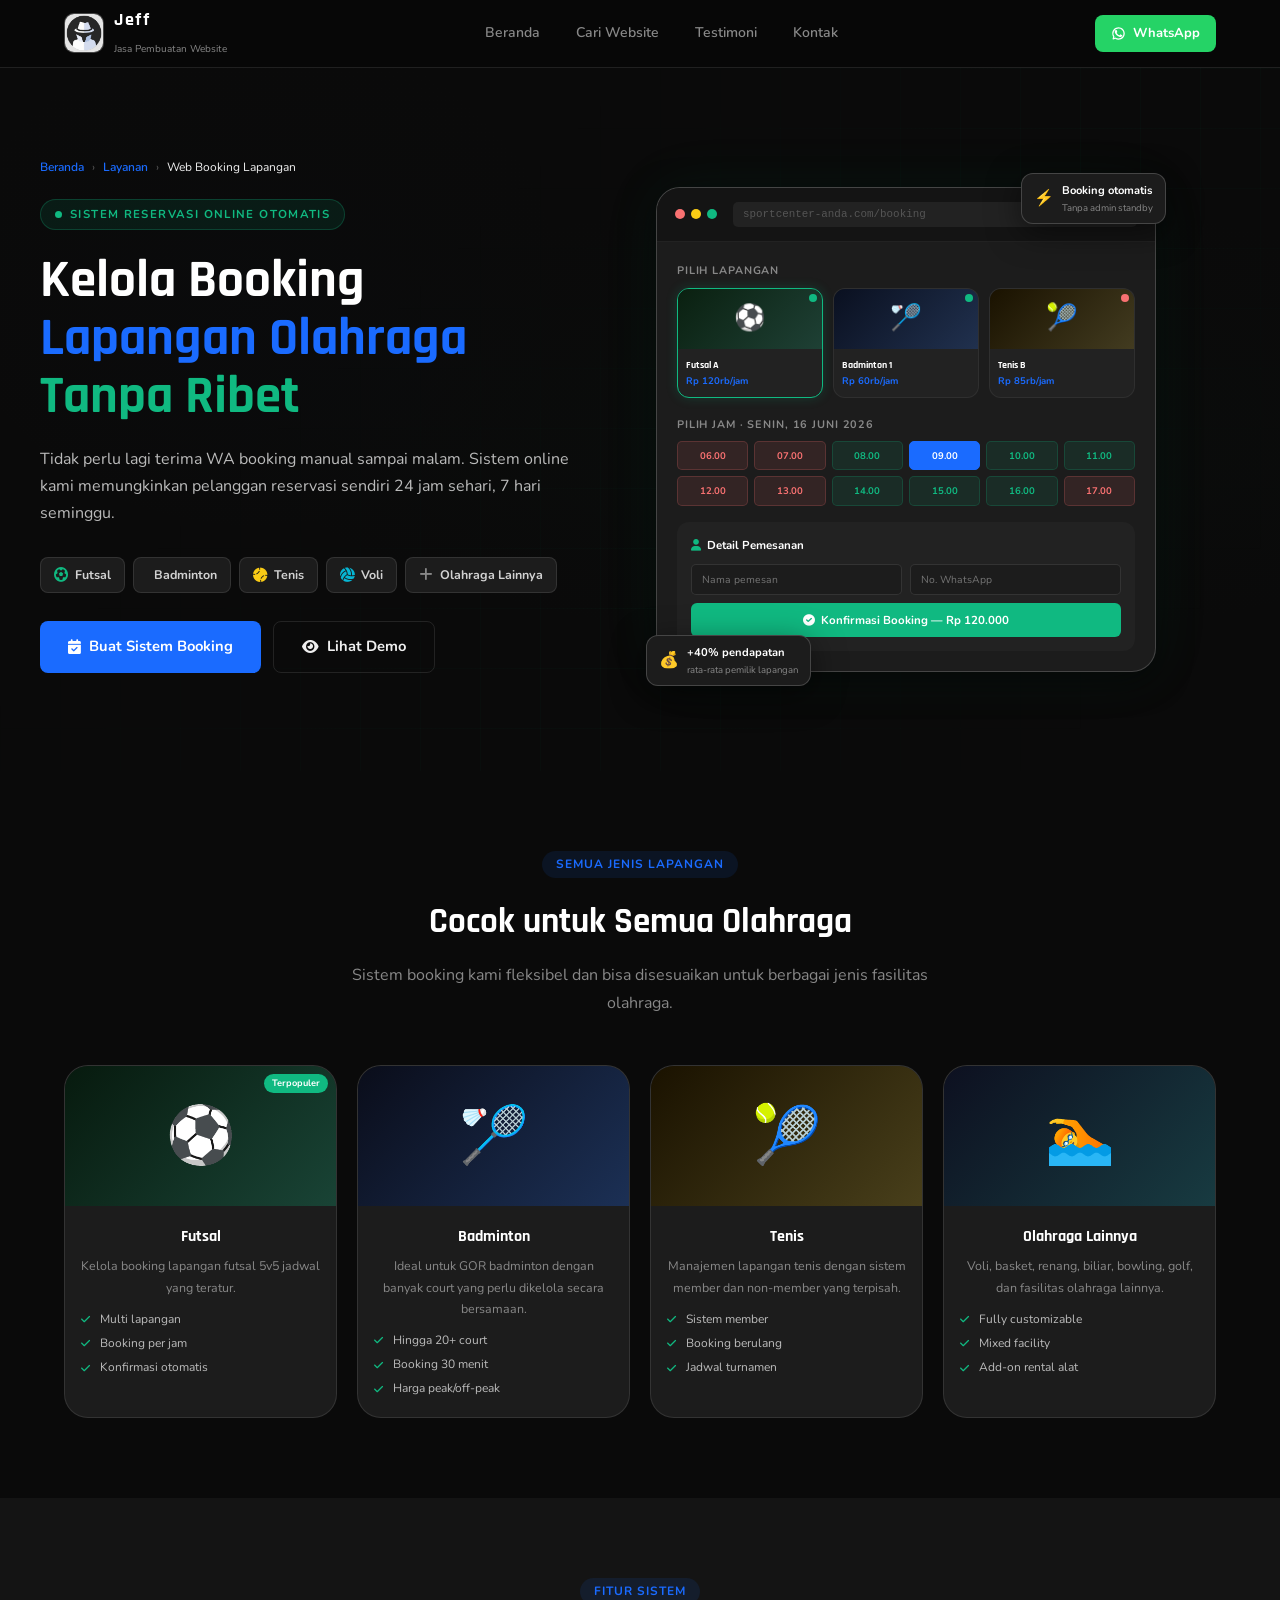
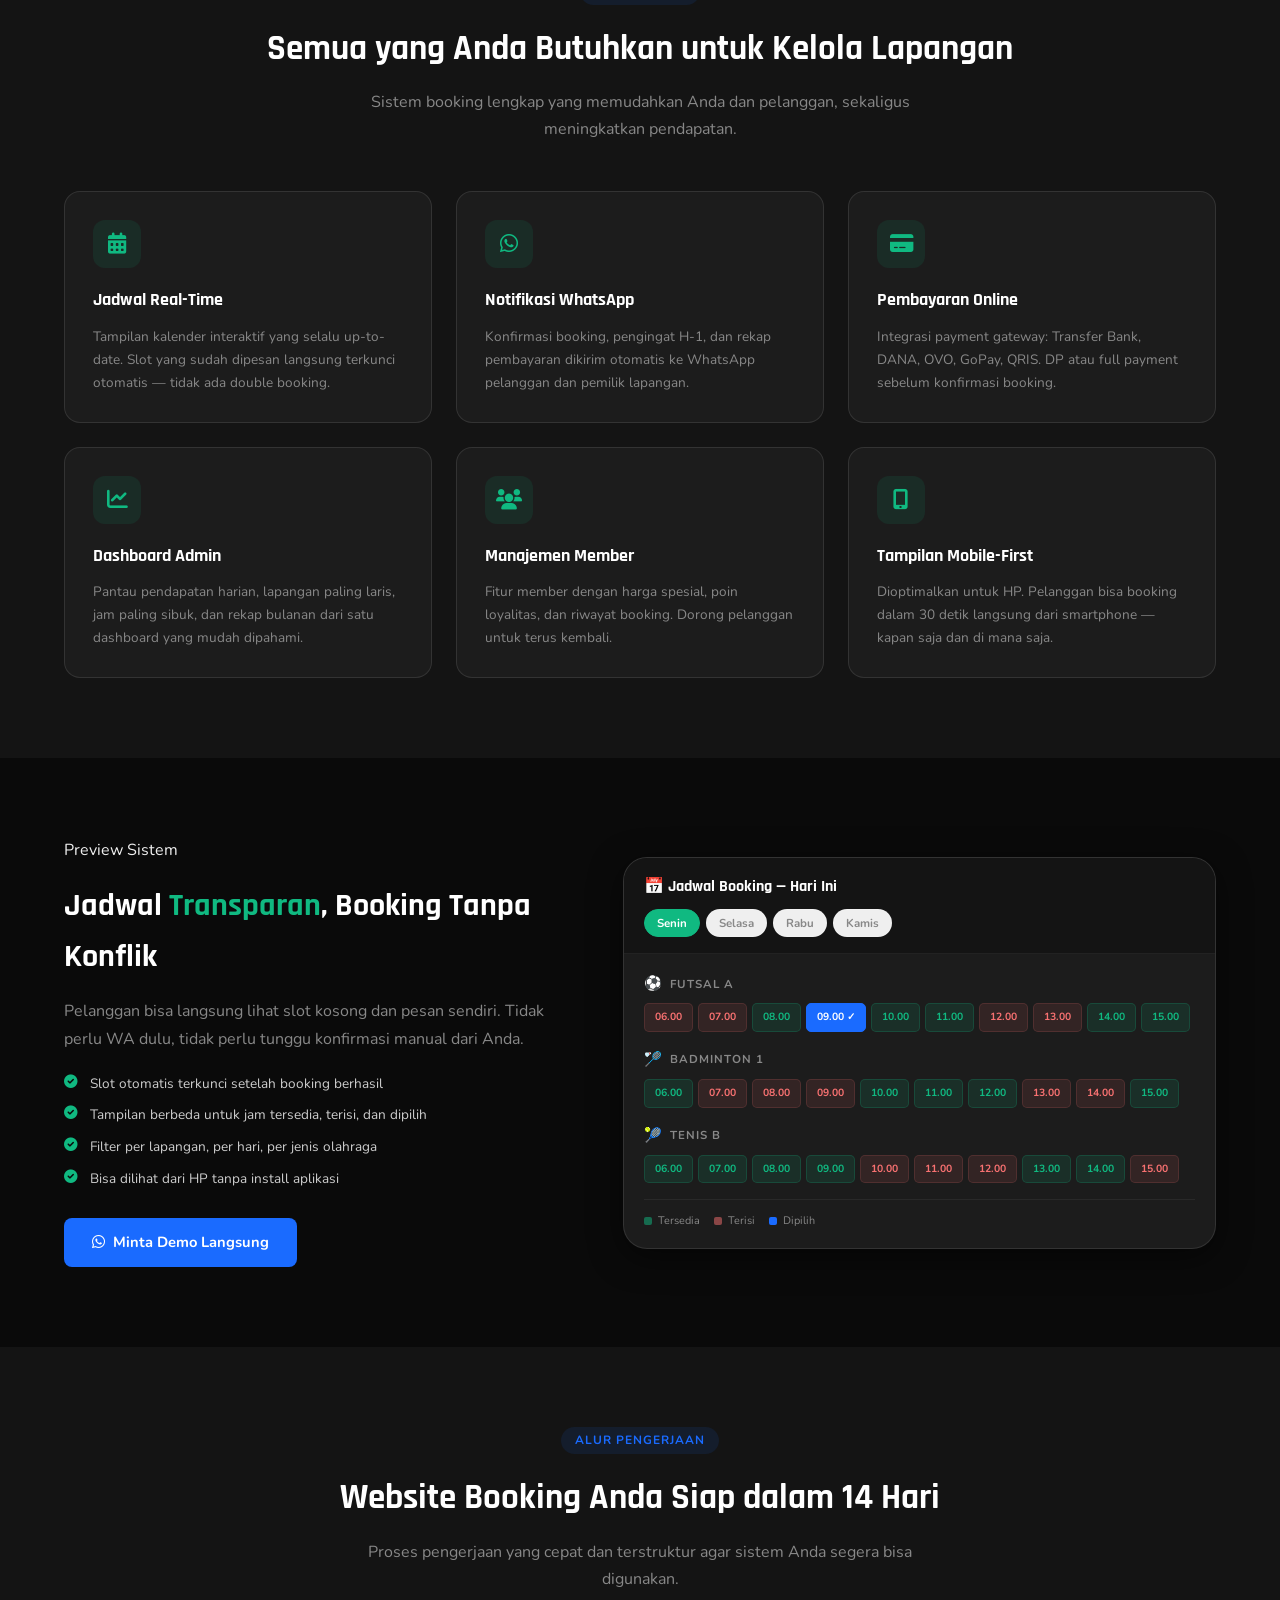
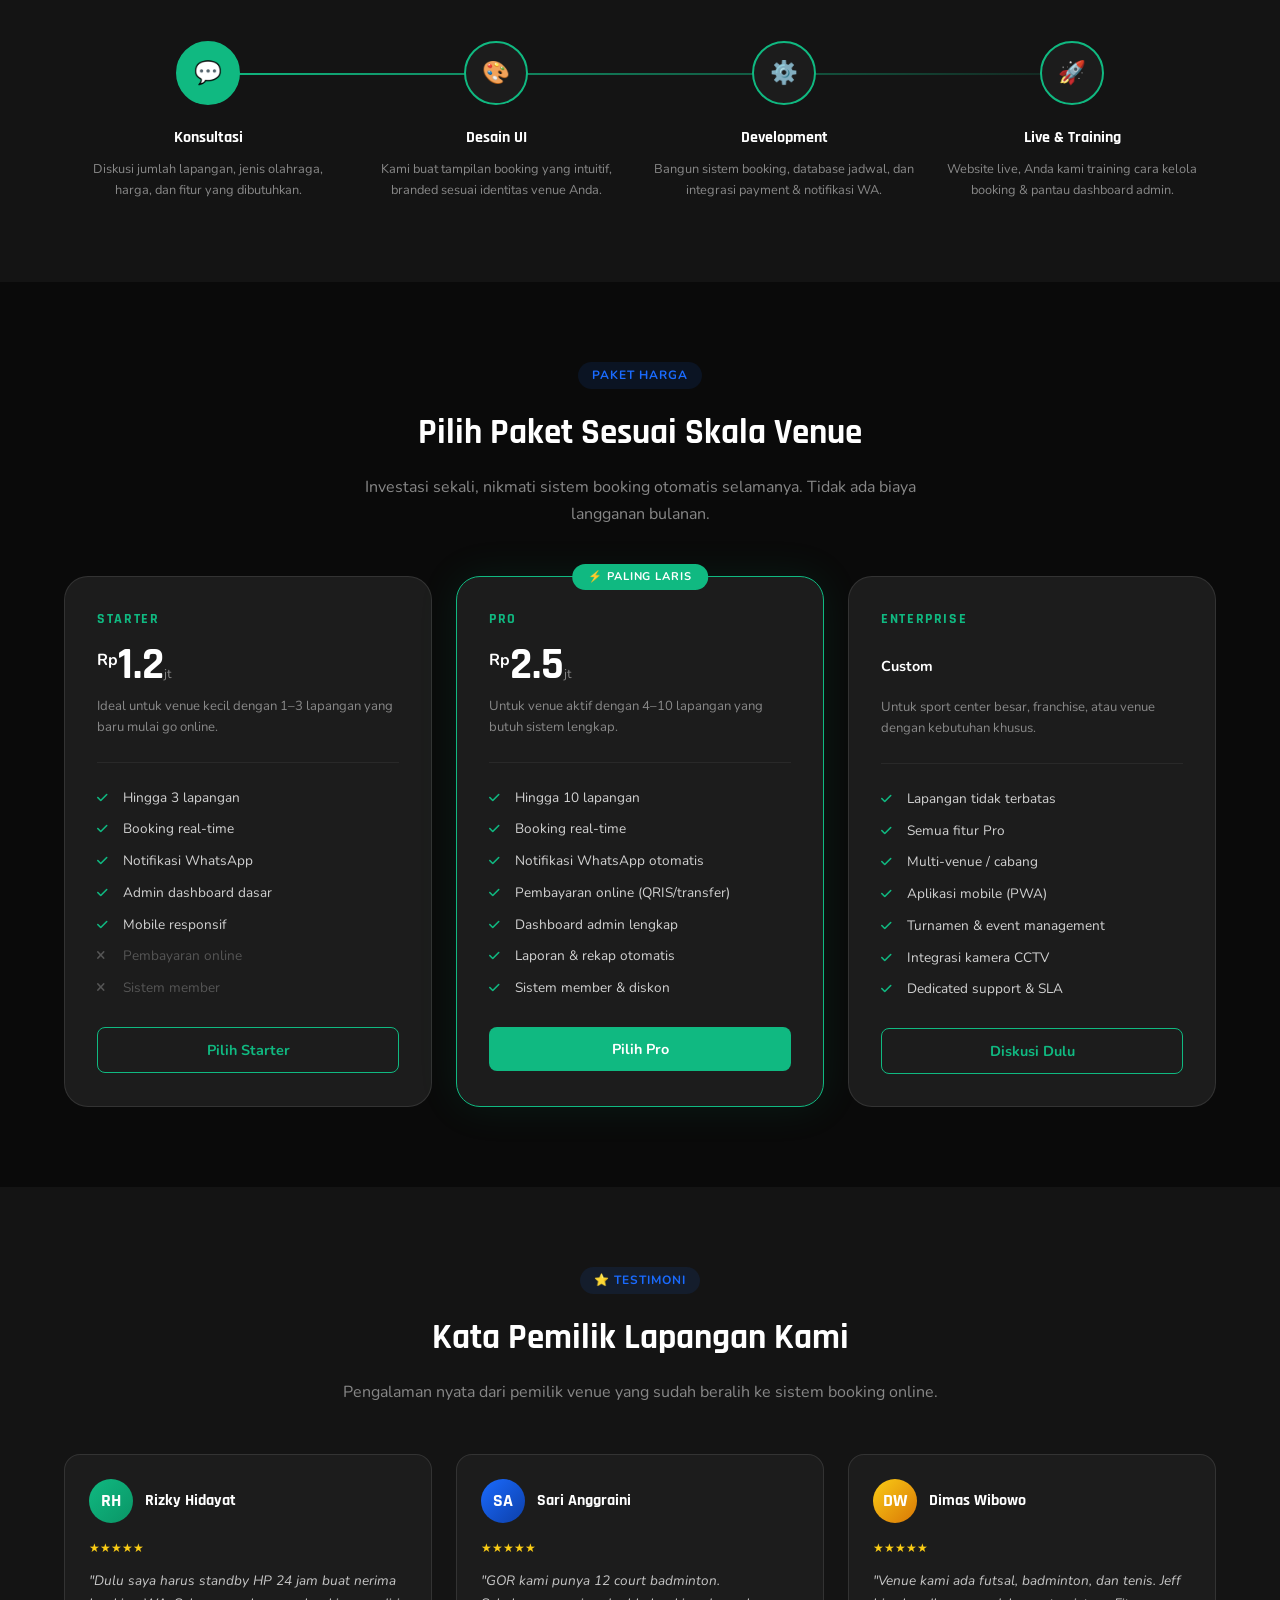
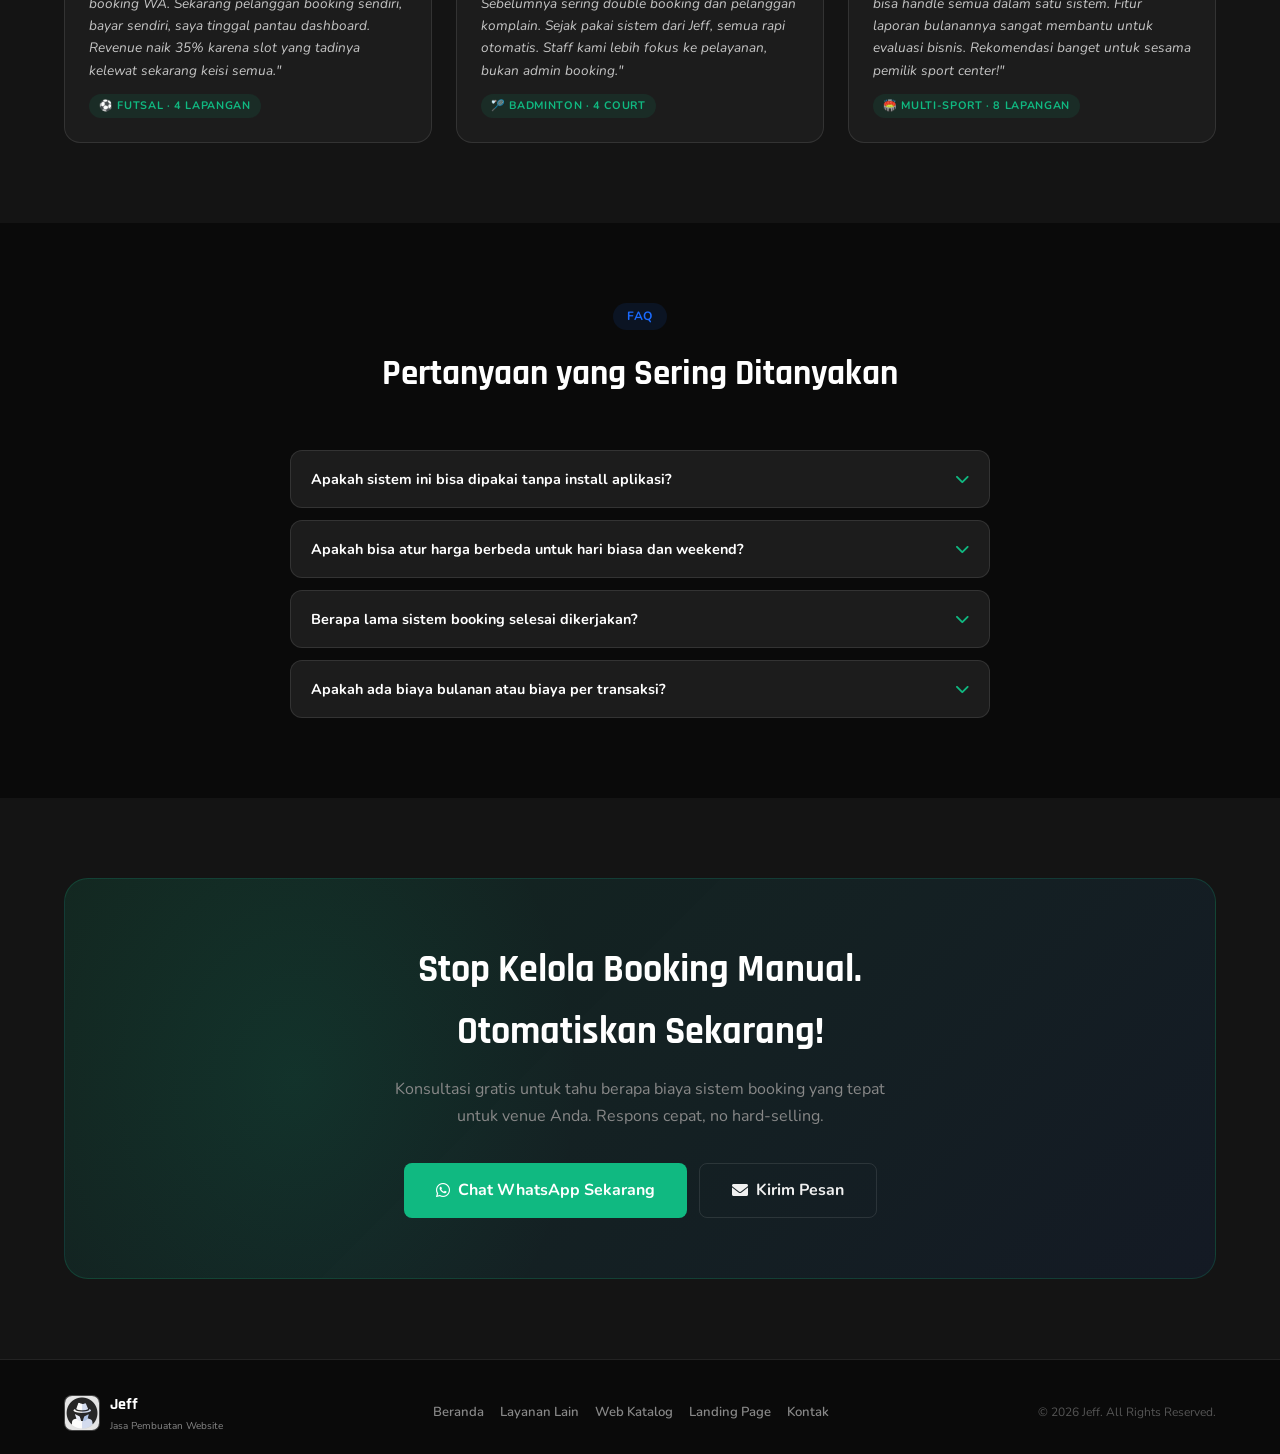
==== web/booking-lapangan.html @ 6779a067 "web" ====
<!DOCTYPE html>
<html lang="id">
<head>
    <meta charset="UTF-8">
    <meta name="viewport" content="width=device-width, initial-scale=1.0, maximum-scale=1.0, user-scalable=yes, viewport-fit=cover">
    <meta name="theme-color" content="#0a0a0a">
    <meta name="description" content="Jeff – Jasa Pembuatan Website Booking Lapangan. Sistem reservasi online otomatis untuk futsal, badminton, tenis, dan olahraga lainnya.">
    <title>Web Booking Lapangan – Jeff</title>

    <link rel="preconnect" href="https://fonts.googleapis.com">
    <link rel="preconnect" href="https://fonts.gstatic.com" crossorigin>
    <link href="https://fonts.googleapis.com/css2?family=Rajdhani:wght@400;500;600;700&family=Nunito:wght@400;500;600;700;800;900&display=swap" rel="stylesheet">
    <link rel="stylesheet" href="https://cdnjs.cloudflare.com/ajax/libs/font-awesome/6.0.0-beta3/css/all.min.css">

    <style>
        :root {
            --primary: #1A6BFF;
            --primary-dark: #1355CC;
            --primary-light: #1a6bff1a;
            --dark-bg: #0a0a0a;
            --card-bg: #141414;
            --card-bg2: #1c1c1c;
            --card-bg3: #222222;
            --text: #f0f0f0;
            --text-muted: #888888;
            --text-dim: #555555;
            --white: #FFFFFF;
            --border: rgba(255,255,255,0.1);
            --border2: rgba(255,255,255,0.18);
            --border3: rgba(255,255,255,0.06);
            --green: #10B981;
            --gold: #facc15;
            --red: #f87171;
            --orange: #F59E0B;
            --teal: #06b6d4;
            --header-h: 68px;
            --radius-sm: 8px;
            --radius-md: 12px;
            --radius-lg: 16px;
            --radius-xl: 24px;
            --shadow-md: 0 4px 20px rgba(26,107,255,0.15);
            --shadow-lg: 0 8px 32px rgba(0,0,0,0.5);
            --transition-fast: all .15s cubic-bezier(0.2,0.9,0.4,1.1);
            --transition-base: all .25s ease;
        }

        *, *::before, *::after { box-sizing: border-box; margin: 0; padding: 0; }
        html { scroll-behavior: smooth; }
        body { font-family: 'Nunito', sans-serif; background: var(--dark-bg); color: var(--text); line-height: 1.6; overflow-x: hidden; -webkit-font-smoothing: antialiased; }
        h1,h2,h3,h4 { font-family: 'Rajdhani', sans-serif; font-weight: 700; color: var(--white); }
        p { color: var(--text-muted); line-height: 1.7; }
        a { text-decoration: none; }
        img { display: block; max-width: 100%; }
        .container { max-width: 1200px; margin: 0 auto; padding: 0 24px; }

        /* ===== HEADER ===== */
        header { position: sticky; top: 0; z-index: 100; background: rgba(8,8,8,0.96); backdrop-filter: blur(18px); border-bottom: 1px solid var(--border); height: var(--header-h); }
        .header-inner { max-width: 1200px; margin: 0 auto; display: flex; align-items: center; justify-content: space-between; padding: 0 24px; height: 100%; gap: 16px; }
        .logo { display: flex; align-items: center; gap: 10px; }
        .logo-icon { width: 40px; height: 40px; border-radius: 10px; overflow: hidden; background: var(--card-bg2); border: 1px solid var(--border2); flex-shrink: 0; display: flex; align-items: center; justify-content: center; }
        .logo-icon img { width: 100%; height: 100%; object-fit: cover; }
        .logo-text strong { display: block; font-family: 'Rajdhani', sans-serif; font-size: 18px; font-weight: 700; color: #fff; letter-spacing: 1.5px; }
        .logo-text span { font-size: 10px; color: var(--text-muted); }
        nav { display: flex; align-items: center; gap: 4px; }
        nav a { padding: 8px 16px; border-radius: var(--radius-sm); font-size: 14px; font-weight: 600; color: var(--text-muted); transition: var(--transition-fast); font-family: 'Nunito', sans-serif; }
        nav a:hover { color: #fff; background: rgba(255,255,255,0.06); }
        .header-ctas { display: flex; align-items: center; gap: 8px; flex-shrink: 0; }
        .btn-wa { display: flex; align-items: center; gap: 7px; padding: 8px 16px; border-radius: var(--radius-sm); background: #25d366; color: #fff; font-size: 13px; font-weight: 700; transition: var(--transition-fast); white-space: nowrap; }
        .btn-wa:hover { opacity: 0.88; transform: translateY(-1px); }
        .btn-wa svg { width: 15px; height: 15px; flex-shrink: 0; }
        .hamburger { width: 38px; height: 38px; border: 1px solid var(--border); border-radius: 8px; cursor: pointer; display: none; flex-direction: column; align-items: center; justify-content: center; gap: 5px; background: rgba(255,255,255,0.04); flex-shrink: 0; }
        .hamburger:hover { background: rgba(255, 255, 255, 0.09); }
        .hamburger span { display: block; width: 18px; height: 2px; background: #fff; border-radius: 2px; transition: transform 0.28s cubic-bezier(0.65, 0, 0.35, 1), opacity 0.2s ease, width 0.2s ease; transform-origin: center; }
        .hamburger.is-open span:nth-child(1) { transform: translateY(7px) rotate(45deg); }
        .hamburger.is-open span:nth-child(2) { opacity: 0; width: 0; }
        .hamburger.is-open span:nth-child(3) { transform: translateY(-7px) rotate(-45deg); }

        /* Mobile nav: smooth slide + fade open/close instead of an abrupt toggle */
        .mobile-nav {
            display: flex; flex-direction: column; position: fixed; top: var(--header-h); left: 0; right: 0;
            background: var(--dark-bg); border-bottom: 1px solid var(--border); padding: 8px 0 20px; z-index: 99;
            max-height: calc(100vh - var(--header-h)); overflow-y: auto; box-shadow: var(--shadow-lg);

            visibility: hidden;
            opacity: 0;
            transform: translateY(-12px) scale(0.99);
            transform-origin: top center;
            pointer-events: none;
            transition: opacity 0.32s cubic-bezier(0.22, 1, 0.36, 1),
                        transform 0.32s cubic-bezier(0.22, 1, 0.36, 1),
                        visibility 0.32s;
        }
        .mobile-nav.open {
            visibility: visible;
            opacity: 1;
            transform: translateY(0) scale(1);
            pointer-events: auto;
        }
        .mobile-nav a {
            padding: 14px 20px; font-size: 15px; font-weight: 700; color: var(--text-muted);
            border-bottom: 1px solid var(--border3); display: flex; align-items: center; gap: 12px;
            transition: background 0.15s ease, color 0.15s ease, padding-left 0.15s ease;
            opacity: 0;
            transform: translateY(-8px);
        }
        .mobile-nav.open a {
            animation: mobileNavItemIn 0.4s cubic-bezier(0.22, 1, 0.36, 1) forwards;
        }
        .mobile-nav.open a:nth-child(1) { animation-delay: 0.04s; }
        .mobile-nav.open a:nth-child(2) { animation-delay: 0.09s; }
        .mobile-nav.open a:nth-child(3) { animation-delay: 0.14s; }
        .mobile-nav.open a:nth-child(4) { animation-delay: 0.19s; }
        @keyframes mobileNavItemIn {
            from { opacity: 0; transform: translateY(-8px); }
            to { opacity: 1; transform: translateY(0); }
        }
        .mobile-nav a:active { background: rgba(255, 255, 255, 0.06); color: #fff; padding-left: 26px; }

        /* ===== BUTTONS ===== */
        .btn-primary { display: inline-flex; align-items: center; gap: 8px; padding: 13px 28px; background: var(--primary); color: #fff; border: none; border-radius: var(--radius-sm); font-weight: 700; font-size: 0.92rem; cursor: pointer; transition: var(--transition-fast); font-family: 'Nunito', sans-serif; }
        .btn-primary:hover { background: var(--primary-dark); transform: translateY(-2px); box-shadow: var(--shadow-md); }
        .btn-secondary { display: inline-flex; align-items: center; gap: 8px; padding: 13px 28px; background: transparent; color: var(--text); border: 1.5px solid var(--border); border-radius: var(--radius-sm); font-weight: 700; font-size: 0.92rem; cursor: pointer; transition: var(--transition-fast); font-family: 'Nunito', sans-serif; }
        .btn-secondary:hover { border-color: var(--primary); color: var(--primary); transform: translateY(-2px); }

        /* ===== SECTION HEADING ===== */
        .section-heading { text-align: center; margin-bottom: 48px; }
        .section-heading .badge { display: inline-block; font-size: 0.75rem; font-weight: 700; text-transform: uppercase; letter-spacing: 0.08em; color: var(--primary); background: var(--primary-light); padding: 4px 14px; border-radius: 100px; margin-bottom: 16px; }
        .section-heading h2 { margin-bottom: 12px; font-size: clamp(1.5rem, 4vw, 2.2rem); }
        .section-heading p { max-width: 600px; margin: 0 auto; }

        /* ===== HERO ===== */
        .hero { position: relative; min-height: 600px; display: flex; align-items: center; padding: 90px 24px 70px; overflow: hidden; }
        .hero-bg { position: absolute; inset: 0; }
        /* Field-inspired: dark with green tint and grid lines */
        .hero-bg::before {
            content: '';
            position: absolute; inset: 0;
            background:
                linear-gradient(180deg, rgba(10,10,10,0.97) 0%, rgba(10,10,10,0.85) 60%, rgba(10,10,10,0.97) 100%),
                radial-gradient(ellipse 80% 50% at 70% 50%, rgba(16,185,129,0.1) 0%, transparent 65%),
                radial-gradient(ellipse 40% 60% at 20% 30%, rgba(26,107,255,0.08) 0%, transparent 60%);
        }
        /* Court lines pattern */
        .hero-bg::after {
            content: '';
            position: absolute; inset: 0;
            background-image:
                linear-gradient(rgba(16,185,129,0.07) 1px, transparent 1px),
                linear-gradient(90deg, rgba(16,185,129,0.07) 1px, transparent 1px);
            background-size: 60px 60px;
            mask-image: linear-gradient(135deg, transparent 30%, rgba(0,0,0,0.4) 60%, transparent 90%);
            -webkit-mask-image: linear-gradient(135deg, transparent 30%, rgba(0,0,0,0.4) 60%, transparent 90%);
        }
        .hero-inner { max-width: 1200px; margin: 0 auto; width: 100%; display: flex; align-items: center; gap: 56px; position: relative; z-index: 2; }
        .hero-content { flex: 1; max-width: 560px; }

        .breadcrumb { display: flex; align-items: center; gap: 8px; font-size: 0.75rem; color: var(--text-muted); margin-bottom: 22px; }
        .breadcrumb a { color: var(--primary); font-weight: 600; }
        .breadcrumb span { color: var(--text-dim); }

        .hero-eyebrow { display: inline-flex; align-items: center; gap: 8px; font-size: 0.72rem; font-weight: 700; text-transform: uppercase; letter-spacing: 0.12em; color: var(--green); background: rgba(16,185,129,0.1); border: 1px solid rgba(16,185,129,0.25); padding: 5px 14px; border-radius: 100px; margin-bottom: 22px; }
        .live-dot { width: 7px; height: 7px; border-radius: 50%; background: var(--green); animation: pulse-green 1.5s infinite; }
        @keyframes pulse-green { 0% { box-shadow: 0 0 0 0 rgba(16,185,129,0.5); } 70% { box-shadow: 0 0 0 7px rgba(16,185,129,0); } 100% { box-shadow: 0 0 0 0 rgba(16,185,129,0); } }

        .hero-content h1 { font-size: clamp(2rem, 5vw, 3.3rem); line-height: 1.1; margin-bottom: 20px; color: #fff; }
        .hero-content h1 span { color: var(--primary); }
        .hero-content h1 em { font-style: normal; color: var(--green); }
        .hero-content > p { font-size: 1rem; color: rgba(255,255,255,0.72); margin-bottom: 30px; }

        .hero-tags { display: flex; flex-wrap: wrap; gap: 8px; margin-bottom: 28px; }
        .hero-tag { display: flex; align-items: center; gap: 7px; font-size: 0.78rem; font-weight: 700; color: rgba(255,255,255,0.8); background: var(--card-bg2); border: 1px solid var(--border); border-radius: var(--radius-sm); padding: 7px 13px; }
        .hero-tag i { font-size: 0.9rem; }
        .hero-tag i.green { color: var(--green); }
        .hero-tag i.blue { color: var(--primary); }
        .hero-tag i.gold { color: var(--gold); }
        .hero-tag i.teal { color: var(--teal); }

        .hero-cta-group { display: flex; gap: 12px; flex-wrap: wrap; margin-bottom: 28px; }
        .hero-note { display: flex; align-items: center; gap: 8px; font-size: 0.78rem; color: var(--text-muted); }
        .hero-note i { color: var(--green); }

        /* ===== BOOKING MOCKUP ===== */
        .hero-visual { flex: 1; max-width: 500px; position: relative; }

        .booking-mockup {
            background: var(--card-bg2); border: 1.5px solid var(--border2);
            border-radius: var(--radius-xl); overflow: hidden;
            box-shadow: var(--shadow-lg), 0 0 60px rgba(16,185,129,0.08);
        }
        .bm-header {
            background: var(--card-bg); border-bottom: 1px solid var(--border3);
            padding: 14px 18px; display: flex; align-items: center; gap: 10px;
        }
        .bm-dots { display: flex; gap: 6px; }
        .bm-dot { width: 10px; height: 10px; border-radius: 50%; }
        .bm-url { flex: 1; background: var(--card-bg3); border-radius: 5px; padding: 4px 10px; font-size: 0.68rem; color: var(--text-dim); font-family: monospace; margin-left: 6px; }
        .bm-body { padding: 20px; }

        /* Court cards row */
        .bm-courts { display: grid; grid-template-columns: repeat(3, 1fr); gap: 10px; margin-bottom: 18px; }
        .bm-court {
            background: var(--card-bg3); border-radius: var(--radius-md); overflow: hidden;
            border: 1px solid var(--border3); transition: var(--transition-fast); cursor: pointer;
        }
        .bm-court.selected { border-color: var(--green); box-shadow: 0 0 12px rgba(16,185,129,0.2); }
        .bm-court-img { height: 60px; display: flex; align-items: center; justify-content: center; font-size: 1.6rem; position: relative; }
        .bm-court-img.futsal { background: linear-gradient(135deg, #0a2010, rgba(16,185,129,0.2)); }
        .bm-court-img.badminton { background: linear-gradient(135deg, #0a1020, rgba(26,107,255,0.2)); }
        .bm-court-img.tenis { background: linear-gradient(135deg, #1a1200, rgba(250,204,21,0.15)); }
        .bm-court-status { position: absolute; top: 5px; right: 5px; width: 8px; height: 8px; border-radius: 50%; }
        .bm-court-status.available { background: var(--green); }
        .bm-court-status.busy { background: var(--red); }
        .bm-court-info { padding: 8px; }
        .bm-court-name { font-size: 0.65rem; font-weight: 700; color: #fff; font-family: 'Rajdhani', sans-serif; }
        .bm-court-price { font-size: 0.6rem; color: var(--primary); font-weight: 700; }

        /* Schedule grid */
        .bm-schedule-label { font-size: 0.68rem; font-weight: 700; color: var(--text-muted); text-transform: uppercase; letter-spacing: 0.08em; margin-bottom: 8px; }
        .bm-schedule { display: grid; grid-template-columns: repeat(6, 1fr); gap: 6px; margin-bottom: 16px; }
        .bm-slot { padding: 6px 0; border-radius: 5px; font-size: 0.6rem; font-weight: 700; text-align: center; cursor: pointer; border: 1px solid transparent; }
        .bm-slot.available { background: rgba(16,185,129,0.1); border-color: rgba(16,185,129,0.2); color: var(--green); }
        .bm-slot.booked { background: rgba(248,113,113,0.1); border-color: rgba(248,113,113,0.2); color: var(--red); }
        .bm-slot.selected-slot { background: var(--primary); border-color: var(--primary); color: #fff; }

        /* Booking form mini */
        .bm-form { background: var(--card-bg3); border-radius: var(--radius-md); padding: 14px; }
        .bm-form-title { font-size: 0.72rem; font-weight: 700; color: #fff; margin-bottom: 10px; display: flex; align-items: center; gap: 6px; }
        .bm-form-row { display: grid; grid-template-columns: 1fr 1fr; gap: 8px; margin-bottom: 8px; }
        .bm-input { background: var(--card-bg2); border: 1px solid var(--border); border-radius: 5px; padding: 7px 10px; font-size: 0.65rem; color: var(--text-muted); font-family: 'Nunito', sans-serif; width: 100%; }
        .bm-book-btn { width: 100%; background: var(--green); color: #fff; border: none; border-radius: 6px; padding: 9px; font-size: 0.72rem; font-weight: 700; font-family: 'Nunito', sans-serif; display: flex; align-items: center; justify-content: center; gap: 6px; cursor: pointer; }

        /* Floating badges */
        .float-badge { position: absolute; background: var(--card-bg2); border: 1px solid var(--border2); border-radius: var(--radius-md); padding: 8px 12px; display: flex; align-items: center; gap: 8px; box-shadow: var(--shadow-lg); z-index: 10; }
        .float-badge .fb-icon { font-size: 1rem; }
        .float-badge .fb-val { font-size: 0.7rem; font-weight: 700; color: #fff; white-space: nowrap; }
        .float-badge .fb-sub { font-size: 0.6rem; color: var(--text-muted); white-space: nowrap; }
        .badge-tr { top: -14px; right: -10px; }
        .badge-bl { bottom: -14px; left: -10px; }

        /* ===== OLAHRAGA SECTION ===== */
        .olahraga { padding: 80px 0; background: var(--dark-bg); }
        .olahraga-grid { display: grid; grid-template-columns: repeat(4, 1fr); gap: 20px; }
        .olahraga-card {
            background: var(--card-bg2); border: 1px solid var(--border);
            border-radius: var(--radius-xl); overflow: hidden;
            transition: var(--transition-base); cursor: default; text-align: center;
        }
        .olahraga-card:hover { transform: translateY(-6px); border-color: rgba(16,185,129,0.4); box-shadow: 0 4px 20px rgba(16,185,129,0.1); }
        .olahraga-thumb {
            height: 140px; display: flex; align-items: center; justify-content: center;
            font-size: 3.5rem; position: relative;
        }
        .olahraga-card:nth-child(1) .olahraga-thumb { background: linear-gradient(135deg, #071a0e, rgba(16,185,129,0.25)); }
        .olahraga-card:nth-child(2) .olahraga-thumb { background: linear-gradient(135deg, #0a0d1a, rgba(26,107,255,0.25)); }
        .olahraga-card:nth-child(3) .olahraga-thumb { background: linear-gradient(135deg, #1a1200, rgba(250,204,21,0.2)); }
        .olahraga-card:nth-child(4) .olahraga-thumb { background: linear-gradient(135deg, #0d1020, rgba(6,182,212,0.2)); }
        .olahraga-popular { position: absolute; top: 8px; right: 8px; background: var(--green); color: #fff; font-size: 0.58rem; font-weight: 700; padding: 2px 8px; border-radius: 100px; }
        .olahraga-body { padding: 18px 16px; }
        .olahraga-body h3 { font-size: 1rem; margin-bottom: 6px; }
        .olahraga-body p { font-size: 0.78rem; margin-bottom: 12px; }
        .olahraga-features { display: flex; flex-direction: column; gap: 5px; text-align: left; }
        .olahraga-feature { display: flex; align-items: center; gap: 7px; font-size: 0.75rem; color: rgba(255,255,255,0.7); }
        .olahraga-feature i { color: var(--green); font-size: 0.65rem; width: 12px; }

        /* ===== FITUR ===== */
        .fitur { padding: 80px 0; background: var(--card-bg); }
        .fitur-grid { display: grid; grid-template-columns: repeat(3, 1fr); gap: 24px; }
        .fitur-card { background: var(--card-bg2); border: 1px solid var(--border); border-radius: var(--radius-lg); padding: 28px; transition: var(--transition-base); position: relative; overflow: hidden; }
        .fitur-card::before { content: ''; position: absolute; top: 0; left: 0; right: 0; height: 3px; background: linear-gradient(90deg, var(--green), transparent); opacity: 0; transition: opacity 0.3s; }
        .fitur-card:hover { border-color: rgba(16,185,129,0.3); transform: translateY(-4px); box-shadow: 0 4px 20px rgba(16,185,129,0.08); }
        .fitur-card:hover::before { opacity: 1; }
        .fitur-icon { width: 48px; height: 48px; background: rgba(16,185,129,0.1); border-radius: var(--radius-md); display: flex; align-items: center; justify-content: center; font-size: 1.3rem; color: var(--green); margin-bottom: 18px; }
        .fitur-card h3 { font-size: 1.1rem; margin-bottom: 10px; }
        .fitur-card p { font-size: 0.85rem; }

        /* ===== DEMO SCHEDULE ===== */
        .demo { padding: 80px 0; background: var(--dark-bg); }
        .demo-inner { display: grid; grid-template-columns: 1fr 1.2fr; gap: 64px; align-items: center; }
        .demo-text h2 { font-size: clamp(1.5rem, 3.5vw, 2rem); margin-bottom: 16px; }
        .demo-text h2 span { color: var(--green); }
        .demo-text p { margin-bottom: 20px; }
        .demo-checklist { display: flex; flex-direction: column; gap: 10px; margin-bottom: 28px; }
        .demo-check { display: flex; align-items: flex-start; gap: 10px; font-size: 0.85rem; color: rgba(255,255,255,0.8); }
        .demo-check i { color: var(--green); margin-top: 2px; width: 16px; flex-shrink: 0; }

        /* Full schedule preview */
        .schedule-preview { background: var(--card-bg2); border: 1px solid var(--border); border-radius: var(--radius-xl); overflow: hidden; box-shadow: var(--shadow-lg); }
        .sp-header { background: var(--card-bg); border-bottom: 1px solid var(--border3); padding: 16px 20px; }
        .sp-title { font-family: 'Rajdhani', sans-serif; font-size: 1rem; font-weight: 700; color: #fff; margin-bottom: 10px; }
        .sp-tabs { display: flex; gap: 6px; }
        .sp-tab { padding: 5px 12px; border-radius: 100px; font-size: 0.72rem; font-weight: 700; border: 1px solid var(--border); color: var(--text-muted); cursor: pointer; font-family: 'Nunito', sans-serif; transition: var(--transition-fast); }
        .sp-tab.active { background: var(--green); border-color: var(--green); color: #fff; }
        .sp-body { padding: 18px 20px; }
        .sp-court-row { margin-bottom: 16px; }
        .sp-court-row:last-child { margin-bottom: 0; }
        .sp-court-name { font-size: 0.72rem; font-weight: 700; color: var(--text-muted); text-transform: uppercase; letter-spacing: 0.08em; margin-bottom: 8px; display: flex; align-items: center; gap: 8px; }
        .sp-court-name span { font-size: 0.9rem; }
        .sp-slots-row { display: flex; gap: 5px; flex-wrap: wrap; }
        .sp-slot { padding: 5px 10px; border-radius: 5px; font-size: 0.65rem; font-weight: 700; white-space: nowrap; }
        .sp-slot.available { background: rgba(16,185,129,0.12); color: var(--green); border: 1px solid rgba(16,185,129,0.2); }
        .sp-slot.booked { background: rgba(248,113,113,0.1); color: var(--red); border: 1px solid rgba(248,113,113,0.15); }
        .sp-slot.selected { background: var(--primary); color: #fff; border: 1px solid var(--primary); }
        .sp-legend { display: flex; gap: 14px; margin-top: 14px; padding-top: 12px; border-top: 1px solid var(--border3); flex-wrap: wrap; }
        .sp-legend-item { display: flex; align-items: center; gap: 6px; font-size: 0.68rem; color: var(--text-muted); }
        .sp-legend-dot { width: 8px; height: 8px; border-radius: 2px; }

        /* ===== PROSES ===== */
        .proses { padding: 80px 0; background: var(--card-bg); }
        .proses-grid { display: grid; grid-template-columns: repeat(4, 1fr); gap: 0; position: relative; }
        .proses-grid::before { content: ''; position: absolute; top: 32px; left: 12.5%; right: 12.5%; height: 2px; background: linear-gradient(90deg, var(--green) 0%, rgba(16,185,129,0.1) 100%); z-index: 0; }
        .proses-step { text-align: center; padding: 0 12px; position: relative; z-index: 1; }
        .step-icon { width: 64px; height: 64px; border-radius: 50%; background: var(--card-bg2); border: 2px solid var(--green); display: flex; align-items: center; justify-content: center; margin: 0 auto 20px; font-size: 1.4rem; position: relative; z-index: 2; }
        .step-icon.done { background: var(--green); }
        .proses-step h3 { font-size: 1rem; margin-bottom: 8px; }
        .proses-step p { font-size: 0.8rem; }

        /* ===== HARGA ===== */
        .harga { padding: 80px 0; background: var(--dark-bg); }
        .harga-grid { display: grid; grid-template-columns: repeat(3, 1fr); gap: 24px; }
        .harga-card { background: var(--card-bg2); border: 1px solid var(--border); border-radius: var(--radius-xl); padding: 32px; transition: var(--transition-base); position: relative; }
        .harga-card.popular { border-color: var(--green); box-shadow: 0 0 40px rgba(16,185,129,0.1); }
        .popular-badge { position: absolute; top: -13px; left: 50%; transform: translateX(-50%); background: var(--green); color: #fff; font-size: 0.7rem; font-weight: 700; text-transform: uppercase; letter-spacing: 0.08em; padding: 4px 16px; border-radius: 100px; white-space: nowrap; }
        .harga-card:hover:not(.popular) { border-color: rgba(16,185,129,0.3); transform: translateY(-4px); }
        .harga-card.popular:hover { transform: translateY(-4px); }
        .harga-paket-name { font-family: 'Rajdhani', sans-serif; font-size: 0.85rem; font-weight: 700; text-transform: uppercase; letter-spacing: 0.12em; color: var(--green); margin-bottom: 12px; }
        .harga-price { margin-bottom: 8px; }
        .harga-price .currency { font-size: 1rem; color: var(--white); font-weight: 700; vertical-align: top; line-height: 2.2; }
        .harga-price .amount { font-family: 'Rajdhani', sans-serif; font-size: 2.8rem; font-weight: 700; color: var(--white); line-height: 1; }
        .harga-price .period { font-size: 0.8rem; color: var(--text-muted); }
        .harga-desc { font-size: 0.82rem; color: var(--text-muted); margin-bottom: 24px; padding-bottom: 24px; border-bottom: 1px solid var(--border3); }
        .harga-fitur-list { list-style: none; display: flex; flex-direction: column; gap: 10px; margin-bottom: 28px; }
        .harga-fitur-list li { display: flex; align-items: center; gap: 10px; font-size: 0.85rem; color: rgba(255,255,255,0.8); }
        .harga-fitur-list li i.ok { color: var(--green); font-size: 0.75rem; width: 16px; }
        .harga-fitur-list li i.no { color: var(--text-dim); font-size: 0.75rem; width: 16px; }
        .harga-fitur-list li.muted { color: var(--text-dim); }
        .harga-btn { display: flex; align-items: center; justify-content: center; gap: 8px; width: 100%; padding: 12px; border-radius: var(--radius-sm); font-weight: 700; font-size: 0.9rem; cursor: pointer; font-family: 'Nunito', sans-serif; transition: var(--transition-fast); border: none; }
        .harga-btn-outline { background: transparent; color: var(--green); border: 1.5px solid var(--green); }
        .harga-btn-outline:hover { background: var(--green); color: #fff; }
        .harga-btn-fill { background: var(--green); color: #fff; }
        .harga-btn-fill:hover { background: #0a9566; transform: translateY(-2px); box-shadow: 0 4px 16px rgba(16,185,129,0.3); }

        /* ===== TESTIMONI ===== */
        .testimoni { padding: 80px 0; background: var(--card-bg); }
        .testimoni-grid { display: grid; grid-template-columns: repeat(3, 1fr); gap: 24px; }
        .testi-card { background: var(--card-bg2); border: 1px solid var(--border); border-radius: var(--radius-lg); padding: 24px; transition: var(--transition-base); }
        .testi-card:hover { border-color: rgba(16,185,129,0.3); transform: translateY(-4px); }
        .testi-top { display: flex; align-items: center; gap: 12px; margin-bottom: 16px; }
        .testi-avatar { width: 44px; height: 44px; border-radius: 50%; background: linear-gradient(135deg, var(--green), #0a9566); display: flex; align-items: center; justify-content: center; font-family: 'Rajdhani', sans-serif; font-size: 1.1rem; font-weight: 700; color: #fff; flex-shrink: 0; }
        .testi-name { font-family: 'Rajdhani', sans-serif; font-size: 1rem; font-weight: 700; color: #fff; }
        .testi-venue { font-size: 0.75rem; color: var(--text-muted); }
        .testi-stars { color: var(--gold); font-size: 0.75rem; margin-bottom: 12px; }
        .testi-text { font-size: 0.85rem; color: rgba(255,255,255,0.75); line-height: 1.65; font-style: italic; }
        .testi-tag { display: inline-block; margin-top: 12px; font-size: 0.68rem; font-weight: 700; text-transform: uppercase; letter-spacing: 0.06em; color: var(--green); background: rgba(16,185,129,0.1); padding: 3px 10px; border-radius: 100px; }

        /* ===== FAQ ===== */
        .faq { padding: 80px 0; background: var(--dark-bg); }
        .faq-list { max-width: 700px; margin: 0 auto; display: flex; flex-direction: column; gap: 12px; }
        .faq-item { background: var(--card-bg2); border: 1px solid var(--border); border-radius: var(--radius-md); overflow: hidden; }
        .faq-question { width: 100%; padding: 18px 20px; background: none; border: none; cursor: pointer; display: flex; align-items: center; justify-content: space-between; gap: 16px; font-family: 'Nunito', sans-serif; font-size: 0.9rem; font-weight: 700; color: #fff; text-align: left; }
        .faq-question i { color: var(--green); transition: transform 0.3s; flex-shrink: 0; }
        .faq-item.open .faq-question i { transform: rotate(180deg); }
        .faq-answer { max-height: 0; overflow: hidden; transition: max-height 0.35s ease, padding 0.3s; }
        .faq-item.open .faq-answer { max-height: 200px; padding: 0 20px 18px; }
        .faq-answer p { font-size: 0.85rem; }

        /* ===== CTA BANNER ===== */
        .cta-banner { padding: 80px 0; background: var(--card-bg); }
        .cta-inner {
            background: linear-gradient(135deg, rgba(16,185,129,0.12) 0%, rgba(26,107,255,0.07) 100%);
            border: 1px solid rgba(16,185,129,0.2); border-radius: var(--radius-xl);
            padding: 60px 40px; text-align: center; position: relative; overflow: hidden;
        }
        .cta-inner::before { content: ''; position: absolute; top: -40%; left: -5%; width: 50%; height: 180%; background: radial-gradient(ellipse, rgba(16,185,129,0.1) 0%, transparent 70%); pointer-events: none; }
        .cta-inner h2 { font-size: clamp(1.6rem, 4vw, 2.4rem); margin-bottom: 14px; position: relative; }
        .cta-inner p { margin-bottom: 32px; max-width: 520px; margin-left: auto; margin-right: auto; position: relative; }
        .cta-btns { display: flex; gap: 12px; justify-content: center; flex-wrap: wrap; position: relative; }
        .btn-green { display: inline-flex; align-items: center; gap: 8px; padding: 14px 32px; background: var(--green); color: #fff; border: none; border-radius: var(--radius-sm); font-weight: 700; font-size: 1rem; cursor: pointer; transition: var(--transition-fast); font-family: 'Nunito', sans-serif; }
        .btn-green:hover { background: #0a9566; transform: translateY(-2px); box-shadow: 0 4px 20px rgba(16,185,129,0.3); }

        /* ===== FOOTER ===== */
        footer { background: var(--dark-bg); border-top: 1px solid var(--border); padding: 32px 0 20px; }
        .footer-slim { max-width: 1200px; margin: 0 auto; padding: 0 24px; display: flex; align-items: center; justify-content: space-between; flex-wrap: wrap; gap: 16px; }
        .footer-slim-logo { display: flex; align-items: center; gap: 10px; }
        .footer-slim-logo strong { font-family: 'Rajdhani', sans-serif; font-size: 16px; font-weight: 700; color: #fff; }
        .footer-slim-links { display: flex; gap: 16px; flex-wrap: wrap; }
        .footer-slim-links a { font-size: 0.82rem; color: var(--text-muted); font-weight: 600; transition: color 0.15s; }
        .footer-slim-links a:hover { color: var(--green); }
        .footer-copy { font-size: 0.75rem; color: var(--text-dim); }

        /* ===== ANIMATION ===== */
        .fade-up { opacity: 0; transform: translateY(30px); transition: opacity 0.6s ease, transform 0.6s ease; }
        .fade-up.visible { opacity: 1; transform: translateY(0); }
        ::-webkit-scrollbar { width: 6px; }
        ::-webkit-scrollbar-track { background: var(--dark-bg); }
        ::-webkit-scrollbar-thumb { background: var(--green); border-radius: 3px; }

        /* ===== RESPONSIVE ===== */
        @media (max-width: 1024px) {
            .olahraga-grid { grid-template-columns: repeat(2, 1fr); }
            .fitur-grid { grid-template-columns: repeat(2, 1fr); }
            .demo-inner { grid-template-columns: 1fr; gap: 40px; }
            .proses-grid { grid-template-columns: repeat(2, 1fr); }
            .proses-grid::before { display: none; }
            .harga-grid { grid-template-columns: 1fr; max-width: 400px; margin: 0 auto; }
            .testimoni-grid { grid-template-columns: repeat(2, 1fr); }
        }
        @media (max-width: 768px) {
            :root { --header-h: 60px; }
            nav { display: none; }
            .hamburger { display: flex; }
            .btn-wa span { display: none; }
            .btn-wa { padding: 8px 12px; }
            .hero-inner { flex-direction: column; }
            .hero-content { max-width: 100%; text-align: center; }
            .hero-tags { justify-content: center; }
            .hero-cta-group { justify-content: center; }
            .hero-note { justify-content: center; }
            .hero-visual { width: 100%; max-width: 100%; }
            .olahraga-grid { grid-template-columns: repeat(2, 1fr); }
            .fitur-grid { grid-template-columns: 1fr; }
            .proses-grid { grid-template-columns: 1fr; }
            .testimoni-grid { grid-template-columns: 1fr; }
            .cta-inner { padding: 36px 20px; }
        }
        @media (max-width: 480px) {
            .container { padding: 0 16px; }
            .hero { padding: 50px 16px 40px; }
            .bm-courts { grid-template-columns: repeat(3, 1fr); }
            .olahraga-grid { grid-template-columns: 1fr 1fr; }
        }
    </style>
</head>
<body>

<!-- ===== HEADER ===== -->
<header>
    <div class="header-inner">
        <a href="../index.html" class="logo">
            <div class="logo-icon">
                <img src="../images/logo.jpg" alt="Jeff" onerror="this.parentElement.style.background='#1A6BFF'; this.style.display='none';">
            </div>
            <div class="logo-text">
                <strong>Jeff</strong>
                <span>Jasa Pembuatan Website</span>
            </div>
        </a>
        <nav>
            <a href="../index.html#beranda">Beranda</a>
            <a href="../index.html#promo">Cari Website</a>
            <a href="../index.html#testimoni">Testimoni</a>
            <a href="../index.html#kontak">Kontak</a>
        </nav>
        <div class="header-ctas">
            <a href="https://wa.me/6285779853512?text=Halo+Jeff,+saya+tertarik+Web+Booking+Lapangan" class="btn-wa" target="_blank">
                <svg viewBox="0 0 24 24" fill="currentColor">
                    <path d="M17.472 14.382c-.297-.149-1.758-.867-2.03-.967-.273-.099-.471-.148-.67.15-.197.297-.767.966-.94 1.164-.173.199-.347.223-.644.075-.297-.15-1.255-.463-2.39-1.475-.883-.788-1.48-1.761-1.653-2.059-.173-.297-.018-.458.13-.606.134-.133.298-.347.446-.52.149-.174.198-.298.298-.497.099-.198.05-.371-.025-.52-.075-.149-.669-1.612-.916-2.207-.242-.579-.487-.5-.669-.51-.173-.008-.371-.01-.57-.01-.198 0-.52.074-.792.372-.272.297-1.04 1.016-1.04 2.479 0 1.462 1.065 2.875 1.213 3.074.149.198 2.096 3.2 5.077 4.487.709.306 1.262.489 1.694.625.712.227 1.36.195 1.871.118.571-.085 1.758-.719 2.006-1.413.248-.694.248-1.289.173-1.413-.074-.124-.272-.198-.57-.347z"/>
                    <path d="M12 2C6.477 2 2 6.477 2 12c0 1.89.525 3.66 1.438 5.168L2.546 20.2a1 1 0 001.254 1.254l3.032-.892A9.953 9.953 0 0012 22c5.523 0 10-4.477 10-10S17.523 2 12 2zm0 18c-1.67 0-3.23-.46-4.57-1.26l-.33-.19-2.19.64.65-2.13-.21-.34A8 8 0 0112 4a8 8 0 010 16z"/>
                </svg>
                <span>WhatsApp</span>
            </a>
            <div class="hamburger" onclick="toggleMenu()"><span></span><span></span><span></span></div>
        </div>
    </div>
</header>
<div class="mobile-nav" id="mobileNav">
    <a href="../index.html#beranda" onclick="closeMenu()">Beranda</a>
    <a href="../index.html#promo" onclick="closeMenu()">Cari Website</a>
    <a href="../index.html#testimoni" onclick="closeMenu()">Testimoni</a>
    <a href="../index.html#kontak" onclick="closeMenu()">Kontak</a>
</div>

<!-- ===== HERO ===== -->
<section class="hero">
    <div class="hero-bg"></div>
    <div class="hero-inner">
        <div class="hero-content fade-up">
            <div class="breadcrumb">
                <a href="../index.html">Beranda</a><span>›</span>
                <a href="../index.html#promo">Layanan</a><span>›</span>
                <span style="color:var(--text);">Web Booking Lapangan</span>
            </div>
            <div class="hero-eyebrow"><span class="live-dot"></span> Sistem Reservasi Online Otomatis</div>
            <h1>Kelola Booking<br><span>Lapangan Olahraga</span><br><em>Tanpa Ribet</em></h1>
            <p>Tidak perlu lagi terima WA booking manual sampai malam. Sistem online kami memungkinkan pelanggan reservasi sendiri 24 jam sehari, 7 hari seminggu.</p>

            <div class="hero-tags">
                <div class="hero-tag"><i class="fas fa-futbol green"></i> Futsal</div>
                <div class="hero-tag"><i class="fas fa-shuttlecock blue"></i> Badminton</div>
                <div class="hero-tag"><i class="fas fa-baseball gold"></i> Tenis</div>
                <div class="hero-tag"><i class="fas fa-volleyball-ball teal"></i> Voli</div>
                <div class="hero-tag"><i class="fas fa-plus" style="color:var(--text-muted);"></i> Olahraga Lainnya</div>
            </div>

            <div class="hero-cta-group">
                <a href="../index.html#kontak" class="btn-primary"><i class="fas fa-calendar-check"></i> Buat Sistem Booking</a>
                <a href="#demo" class="btn-secondary"><i class="fas fa-eye"></i> Lihat Demo</a>
            </div>
            
        </div>

        <!-- Booking UI Mockup -->
        <div class="hero-visual fade-up">
            <div class="float-badge badge-tr">
                <div class="fb-icon">⚡</div>
                <div><div class="fb-val">Booking otomatis</div><div class="fb-sub">Tanpa admin standby</div></div>
            </div>
            <div class="float-badge badge-bl">
                <div class="fb-icon">💰</div>
                <div><div class="fb-val">+40% pendapatan</div><div class="fb-sub">rata-rata pemilik lapangan</div></div>
            </div>

            <div class="booking-mockup">
                <div class="bm-header">
                    <div class="bm-dots">
                        <div class="bm-dot" style="background:#f87171;"></div>
                        <div class="bm-dot" style="background:#facc15;"></div>
                        <div class="bm-dot" style="background:#10B981;"></div>
                    </div>
                    <div class="bm-url">sportcenter-anda.com/booking</div>
                </div>
                <div class="bm-body">
                    <!-- Court selector -->
                    <div style="font-size:0.68rem; font-weight:700; color:var(--text-muted); text-transform:uppercase; letter-spacing:0.08em; margin-bottom:8px;">Pilih Lapangan</div>
                    <div class="bm-courts">
                        <div class="bm-court selected">
                            <div class="bm-court-img futsal">⚽ <div class="bm-court-status available"></div></div>
                            <div class="bm-court-info"><div class="bm-court-name">Futsal A</div><div class="bm-court-price">Rp 120rb/jam</div></div>
                        </div>
                        <div class="bm-court">
                            <div class="bm-court-img badminton">🏸 <div class="bm-court-status available"></div></div>
                            <div class="bm-court-info"><div class="bm-court-name">Badminton 1</div><div class="bm-court-price">Rp 60rb/jam</div></div>
                        </div>
                        <div class="bm-court">
                            <div class="bm-court-img tenis">🎾 <div class="bm-court-status busy"></div></div>
                            <div class="bm-court-info"><div class="bm-court-name">Tenis B</div><div class="bm-court-price">Rp 85rb/jam</div></div>
                        </div>
                    </div>

                    <!-- Time slots -->
                    <div class="bm-schedule-label">Pilih Jam · Senin, 16 Juni 2026</div>
                    <div class="bm-schedule">
                        <div class="bm-slot booked">06.00</div>
                        <div class="bm-slot booked">07.00</div>
                        <div class="bm-slot available">08.00</div>
                        <div class="bm-slot selected-slot">09.00</div>
                        <div class="bm-slot available">10.00</div>
                        <div class="bm-slot available">11.00</div>
                        <div class="bm-slot booked">12.00</div>
                        <div class="bm-slot booked">13.00</div>
                        <div class="bm-slot available">14.00</div>
                        <div class="bm-slot available">15.00</div>
                        <div class="bm-slot available">16.00</div>
                        <div class="bm-slot booked">17.00</div>
                    </div>

                    <!-- Mini form -->
                    <div class="bm-form">
                        <div class="bm-form-title"><i class="fas fa-user" style="color:var(--green);"></i> Detail Pemesanan</div>
                        <div class="bm-form-row">
                            <input class="bm-input" placeholder="Nama pemesan" readonly>
                            <input class="bm-input" placeholder="No. WhatsApp" readonly>
                        </div>
                        <button class="bm-book-btn"><i class="fas fa-check-circle"></i> Konfirmasi Booking — Rp 120.000</button>
                    </div>
                </div>
            </div>
        </div>
    </div>
</section>

<!-- ===== JENIS OLAHRAGA ===== -->
<section class="olahraga">
    <div class="container">
        <div class="section-heading fade-up">
            <span class="badge">Semua Jenis Lapangan</span>
            <h2>Cocok untuk Semua Olahraga</h2>
            <p>Sistem booking kami fleksibel dan bisa disesuaikan untuk berbagai jenis fasilitas olahraga.</p>
        </div>
        <div class="olahraga-grid fade-up">
            <div class="olahraga-card">
                <div class="olahraga-thumb"><span class="olahraga-popular">Terpopuler</span>⚽</div>
                <div class="olahraga-body">
                    <h3>Futsal</h3>
                    <p>Kelola booking lapangan futsal 5v5 jadwal yang teratur.</p>
                    <div class="olahraga-features">
                        <div class="olahraga-feature"><i class="fas fa-check"></i> Multi lapangan</div>
                        <div class="olahraga-feature"><i class="fas fa-check"></i> Booking per jam</div>
                        <div class="olahraga-feature"><i class="fas fa-check"></i> Konfirmasi otomatis</div>
                    </div>
                </div>
            </div>
            <div class="olahraga-card">
                <div class="olahraga-thumb">🏸</div>
                <div class="olahraga-body">
                    <h3>Badminton</h3>
                    <p>Ideal untuk GOR badminton dengan banyak court yang perlu dikelola secara bersamaan.</p>
                    <div class="olahraga-features">
                        <div class="olahraga-feature"><i class="fas fa-check"></i> Hingga 20+ court</div>
                        <div class="olahraga-feature"><i class="fas fa-check"></i> Booking 30 menit</div>
                        <div class="olahraga-feature"><i class="fas fa-check"></i> Harga peak/off-peak</div>
                    </div>
                </div>
            </div>
            <div class="olahraga-card">
                <div class="olahraga-thumb">🎾</div>
                <div class="olahraga-body">
                    <h3>Tenis</h3>
                    <p>Manajemen lapangan tenis dengan sistem member dan non-member yang terpisah.</p>
                    <div class="olahraga-features">
                        <div class="olahraga-feature"><i class="fas fa-check"></i> Sistem member</div>
                        <div class="olahraga-feature"><i class="fas fa-check"></i> Booking berulang</div>
                        <div class="olahraga-feature"><i class="fas fa-check"></i> Jadwal turnamen</div>
                    </div>
                </div>
            </div>
            <div class="olahraga-card">
                <div class="olahraga-thumb">🏊</div>
                <div class="olahraga-body">
                    <h3>Olahraga Lainnya</h3>
                    <p>Voli, basket, renang, biliar, bowling, golf, dan fasilitas olahraga lainnya.</p>
                    <div class="olahraga-features">
                        <div class="olahraga-feature"><i class="fas fa-check"></i> Fully customizable</div>
                        <div class="olahraga-feature"><i class="fas fa-check"></i> Mixed facility</div>
                        <div class="olahraga-feature"><i class="fas fa-check"></i> Add-on rental alat</div>
                    </div>
                </div>
            </div>
        </div>
    </div>
</section>

<!-- ===== FITUR ===== -->
<section class="fitur">
    <div class="container">
        <div class="section-heading fade-up">
            <span class="badge">Fitur Sistem</span>
            <h2>Semua yang Anda Butuhkan untuk Kelola Lapangan</h2>
            <p>Sistem booking lengkap yang memudahkan Anda dan pelanggan, sekaligus meningkatkan pendapatan.</p>
        </div>
        <div class="fitur-grid fade-up">
            <div class="fitur-card">
                <div class="fitur-icon"><i class="fas fa-calendar-alt"></i></div>
                <h3>Jadwal Real-Time</h3>
                <p>Tampilan kalender interaktif yang selalu up-to-date. Slot yang sudah dipesan langsung terkunci otomatis — tidak ada double booking.</p>
            </div>
            <div class="fitur-card">
                <div class="fitur-icon"><i class="fab fa-whatsapp"></i></div>
                <h3>Notifikasi WhatsApp</h3>
                <p>Konfirmasi booking, pengingat H-1, dan rekap pembayaran dikirim otomatis ke WhatsApp pelanggan dan pemilik lapangan.</p>
            </div>
            <div class="fitur-card">
                <div class="fitur-icon"><i class="fas fa-credit-card"></i></div>
                <h3>Pembayaran Online</h3>
                <p>Integrasi payment gateway: Transfer Bank, DANA, OVO, GoPay, QRIS. DP atau full payment sebelum konfirmasi booking.</p>
            </div>
            <div class="fitur-card">
                <div class="fitur-icon"><i class="fas fa-chart-line"></i></div>
                <h3>Dashboard Admin</h3>
                <p>Pantau pendapatan harian, lapangan paling laris, jam paling sibuk, dan rekap bulanan dari satu dashboard yang mudah dipahami.</p>
            </div>
            <div class="fitur-card">
                <div class="fitur-icon"><i class="fas fa-users"></i></div>
                <h3>Manajemen Member</h3>
                <p>Fitur member dengan harga spesial, poin loyalitas, dan riwayat booking. Dorong pelanggan untuk terus kembali.</p>
            </div>
            <div class="fitur-card">
                <div class="fitur-icon"><i class="fas fa-mobile-alt"></i></div>
                <h3>Tampilan Mobile-First</h3>
                <p>Dioptimalkan untuk HP. Pelanggan bisa booking dalam 30 detik langsung dari smartphone — kapan saja dan di mana saja.</p>
            </div>
        </div>
    </div>
</section>

<!-- ===== DEMO SCHEDULE ===== -->
<section class="demo" id="demo">
    <div class="container">
        <div class="demo-inner">
            <div class="demo-text fade-up">
                <span class="section-heading badge" style="display:inline-block; text-align:left; margin-bottom:16px;">Preview Sistem</span>
                <h2>Jadwal <span>Transparan</span>, Booking Tanpa Konflik</h2>
                <p>Pelanggan bisa langsung lihat slot kosong dan pesan sendiri. Tidak perlu WA dulu, tidak perlu tunggu konfirmasi manual dari Anda.</p>
                <div class="demo-checklist">
                    <div class="demo-check"><i class="fas fa-check-circle"></i> Slot otomatis terkunci setelah booking berhasil</div>
                    <div class="demo-check"><i class="fas fa-check-circle"></i> Tampilan berbeda untuk jam tersedia, terisi, dan dipilih</div>
                    <div class="demo-check"><i class="fas fa-check-circle"></i> Filter per lapangan, per hari, per jenis olahraga</div>
                    <div class="demo-check"><i class="fas fa-check-circle"></i> Bisa dilihat dari HP tanpa install aplikasi</div>
                </div>
                <a href="https://wa.me/6285779853512?text=Halo+Jeff,+saya+ingin+coba+demo+Web+Booking+Lapangan" target="_blank" class="btn-primary"><i class="fab fa-whatsapp"></i> Minta Demo Langsung</a>
            </div>

            <div class="schedule-preview fade-up">
                <div class="sp-header">
                    <div class="sp-title">📅 Jadwal Booking — Hari Ini</div>
                    <div class="sp-tabs">
                        <button class="sp-tab active">Senin</button>
                        <button class="sp-tab">Selasa</button>
                        <button class="sp-tab">Rabu</button>
                        <button class="sp-tab">Kamis</button>
                    </div>
                </div>
                <div class="sp-body">
                    <div class="sp-court-row">
                        <div class="sp-court-name"><span>⚽</span> Futsal A</div>
                        <div class="sp-slots-row">
                            <div class="sp-slot booked">06.00</div>
                            <div class="sp-slot booked">07.00</div>
                            <div class="sp-slot available">08.00</div>
                            <div class="sp-slot selected">09.00 ✓</div>
                            <div class="sp-slot available">10.00</div>
                            <div class="sp-slot available">11.00</div>
                            <div class="sp-slot booked">12.00</div>
                            <div class="sp-slot booked">13.00</div>
                            <div class="sp-slot available">14.00</div>
                            <div class="sp-slot available">15.00</div>
                        </div>
                    </div>
                    <div class="sp-court-row">
                        <div class="sp-court-name"><span>🏸</span> Badminton 1</div>
                        <div class="sp-slots-row">
                            <div class="sp-slot available">06.00</div>
                            <div class="sp-slot booked">07.00</div>
                            <div class="sp-slot booked">08.00</div>
                            <div class="sp-slot booked">09.00</div>
                            <div class="sp-slot available">10.00</div>
                            <div class="sp-slot available">11.00</div>
                            <div class="sp-slot available">12.00</div>
                            <div class="sp-slot booked">13.00</div>
                            <div class="sp-slot booked">14.00</div>
                            <div class="sp-slot available">15.00</div>
                        </div>
                    </div>
                    <div class="sp-court-row">
                        <div class="sp-court-name"><span>🎾</span> Tenis B</div>
                        <div class="sp-slots-row">
                            <div class="sp-slot available">06.00</div>
                            <div class="sp-slot available">07.00</div>
                            <div class="sp-slot available">08.00</div>
                            <div class="sp-slot available">09.00</div>
                            <div class="sp-slot booked">10.00</div>
                            <div class="sp-slot booked">11.00</div>
                            <div class="sp-slot booked">12.00</div>
                            <div class="sp-slot available">13.00</div>
                            <div class="sp-slot available">14.00</div>
                            <div class="sp-slot booked">15.00</div>
                        </div>
                    </div>
                    <div class="sp-legend">
                        <div class="sp-legend-item"><div class="sp-legend-dot" style="background:rgba(16,185,129,0.5);"></div> Tersedia</div>
                        <div class="sp-legend-item"><div class="sp-legend-dot" style="background:rgba(248,113,113,0.5);"></div> Terisi</div>
                        <div class="sp-legend-item"><div class="sp-legend-dot" style="background:var(--primary);"></div> Dipilih</div>
                    </div>
                </div>
            </div>
        </div>
    </div>
</section>

<!-- ===== PROSES ===== -->
<section class="proses">
    <div class="container">
        <div class="section-heading fade-up">
            <span class="badge">Alur Pengerjaan</span>
            <h2>Website Booking Anda Siap dalam 14 Hari</h2>
            <p>Proses pengerjaan yang cepat dan terstruktur agar sistem Anda segera bisa digunakan.</p>
        </div>
        <div class="proses-grid fade-up">
            <div class="proses-step">
                <div class="step-icon done">💬</div>
                <h3>Konsultasi</h3>
                <p>Diskusi jumlah lapangan, jenis olahraga, harga, dan fitur yang dibutuhkan.</p>
            </div>
            <div class="proses-step">
                <div class="step-icon">🎨</div>
                <h3>Desain UI</h3>
                <p>Kami buat tampilan booking yang intuitif, branded sesuai identitas venue Anda.</p>
            </div>
            <div class="proses-step">
                <div class="step-icon">⚙️</div>
                <h3>Development</h3>
                <p>Bangun sistem booking, database jadwal, dan integrasi payment & notifikasi WA.</p>
            </div>
            <div class="proses-step">
                <div class="step-icon">🚀</div>
                <h3>Live & Training</h3>
                <p>Website live, Anda kami training cara kelola booking & pantau dashboard admin.</p>
            </div>
        </div>
    </div>
</section>

<!-- ===== HARGA ===== -->
<section class="harga">
    <div class="container">
        <div class="section-heading fade-up">
            <span class="badge">Paket Harga</span>
            <h2>Pilih Paket Sesuai Skala Venue</h2>
            <p>Investasi sekali, nikmati sistem booking otomatis selamanya. Tidak ada biaya langganan bulanan.</p>
        </div>
        <div class="harga-grid fade-up">
            <div class="harga-card">
                <div class="harga-paket-name">Starter</div>
                <div class="harga-price"><span class="currency">Rp</span><span class="amount">1.2</span><span class="period">jt</span></div>
                <div class="harga-desc">Ideal untuk venue kecil dengan 1–3 lapangan yang baru mulai go online.</div>
                <ul class="harga-fitur-list">
                    <li><i class="fas fa-check ok"></i> Hingga 3 lapangan</li>
                    <li><i class="fas fa-check ok"></i> Booking real-time</li>
                    <li><i class="fas fa-check ok"></i> Notifikasi WhatsApp</li>
                    <li><i class="fas fa-check ok"></i> Admin dashboard dasar</li>
                    <li><i class="fas fa-check ok"></i> Mobile responsif</li>
                    <li class="muted"><i class="fas fa-times no"></i> Pembayaran online</li>
                    <li class="muted"><i class="fas fa-times no"></i> Sistem member</li>
                </ul>
                <button class="harga-btn harga-btn-outline" onclick="location.href='https://wa.me/6285779853512?text=Halo+Jeff,+saya+tertarik+paket+Starter+Booking+Lapangan'">Pilih Starter</button>
            </div>
            <div class="harga-card popular">
                <div class="popular-badge">⚡ Paling Laris</div>
                <div class="harga-paket-name">Pro</div>
                <div class="harga-price"><span class="currency">Rp</span><span class="amount">2.5</span><span class="period">jt</span></div>
                <div class="harga-desc">Untuk venue aktif dengan 4–10 lapangan yang butuh sistem lengkap.</div>
                <ul class="harga-fitur-list">
                    <li><i class="fas fa-check ok"></i> Hingga 10 lapangan</li>
                    <li><i class="fas fa-check ok"></i> Booking real-time</li>
                    <li><i class="fas fa-check ok"></i> Notifikasi WhatsApp otomatis</li>
                    <li><i class="fas fa-check ok"></i> Pembayaran online (QRIS/transfer)</li>
                    <li><i class="fas fa-check ok"></i> Dashboard admin lengkap</li>
                    <li><i class="fas fa-check ok"></i> Laporan & rekap otomatis</li>
                    <li><i class="fas fa-check ok"></i> Sistem member & diskon</li>
                </ul>
                <button class="harga-btn harga-btn-fill" onclick="location.href='https://wa.me/6285779853512?text=Halo+Jeff,+saya+tertarik+paket+Pro+Booking+Lapangan'">Pilih Pro</button>
            </div>
            <div class="harga-card">
                <div class="harga-paket-name">Enterprise</div>
                <div class="harga-price"><span class="currency" style="font-size:0.9rem; line-height:3.2;">Custom</span></div>
                <div class="harga-desc">Untuk sport center besar, franchise, atau venue dengan kebutuhan khusus.</div>
                <ul class="harga-fitur-list">
                    <li><i class="fas fa-check ok"></i> Lapangan tidak terbatas</li>
                    <li><i class="fas fa-check ok"></i> Semua fitur Pro</li>
                    <li><i class="fas fa-check ok"></i> Multi-venue / cabang</li>
                    <li><i class="fas fa-check ok"></i> Aplikasi mobile (PWA)</li>
                    <li><i class="fas fa-check ok"></i> Turnamen & event management</li>
                    <li><i class="fas fa-check ok"></i> Integrasi kamera CCTV</li>
                    <li><i class="fas fa-check ok"></i> Dedicated support & SLA</li>
                </ul>
                <button class="harga-btn harga-btn-outline" onclick="location.href='https://wa.me/6285779853512?text=Halo+Jeff,+saya+tertarik+paket+Enterprise+Booking+Lapangan'">Diskusi Dulu</button>
            </div>
        </div>
    </div>
</section>

<!-- ===== TESTIMONI ===== -->
<section class="testimoni">
    <div class="container">
        <div class="section-heading fade-up">
            <span class="badge">⭐ Testimoni</span>
            <h2>Kata Pemilik Lapangan Kami</h2>
            <p>Pengalaman nyata dari pemilik venue yang sudah beralih ke sistem booking online.</p>
        </div>
        <div class="testimoni-grid fade-up">
            <div class="testi-card">
                <div class="testi-top">
                    <div class="testi-avatar">RH</div>
                    <div>
                        <div class="testi-name">Rizky Hidayat</div>
                        
                    </div>
                </div>
                <div class="testi-stars">★★★★★</div>
                <div class="testi-text">"Dulu saya harus standby HP 24 jam buat nerima booking WA. Sekarang pelanggan booking sendiri, bayar sendiri, saya tinggal pantau dashboard. Revenue naik 35% karena slot yang tadinya kelewat sekarang keisi semua."</div>
                <span class="testi-tag">⚽ Futsal · 4 Lapangan</span>
            </div>
            <div class="testi-card">
                <div class="testi-top">
                    <div class="testi-avatar" style="background: linear-gradient(135deg, var(--primary), #0d3fa8);">SA</div>
                    <div>
                        <div class="testi-name">Sari Anggraini</div>
                        
                    </div>
                </div>
                <div class="testi-stars">★★★★★</div>
                <div class="testi-text">"GOR kami punya 12 court badminton. Sebelumnya sering double booking dan pelanggan komplain. Sejak pakai sistem dari Jeff, semua rapi otomatis. Staff kami lebih fokus ke pelayanan, bukan admin booking."</div>
                <span class="testi-tag">🏸 Badminton · 4 Court</span>
            </div>
            <div class="testi-card">
                <div class="testi-top">
                    <div class="testi-avatar" style="background: linear-gradient(135deg, var(--gold), #d97706);">DW</div>
                    <div>
                        <div class="testi-name">Dimas Wibowo</div>
                        
                    </div>
                </div>
                <div class="testi-stars">★★★★★</div>
                <div class="testi-text">"Venue kami ada futsal, badminton, dan tenis. Jeff bisa handle semua dalam satu sistem. Fitur laporan bulanannya sangat membantu untuk evaluasi bisnis. Rekomendasi banget untuk sesama pemilik sport center!"</div>
                <span class="testi-tag">🏟️ Multi-sport · 8 Lapangan</span>
            </div>
        </div>
    </div>
</section>

<!-- ===== FAQ ===== -->
<section class="faq">
    <div class="container">
        <div class="section-heading fade-up">
            <span class="badge">FAQ</span>
            <h2>Pertanyaan yang Sering Ditanyakan</h2>
        </div>
        <div class="faq-list fade-up">
            <div class="faq-item">
                <button class="faq-question" onclick="toggleFaq(this)">Apakah sistem ini bisa dipakai tanpa install aplikasi? <i class="fas fa-chevron-down"></i></button>
                <div class="faq-answer"><p>Ya! Website booking bisa diakses langsung dari browser HP maupun komputer — tanpa install aplikasi apapun. Pelanggan tinggal buka link, pilih lapangan, pilih jam, dan bayar. Semudah itu.</p></div>
            </div>
            
            <div class="faq-item">
                <button class="faq-question" onclick="toggleFaq(this)">Apakah bisa atur harga berbeda untuk hari biasa dan weekend? <i class="fas fa-chevron-down"></i></button>
                <div class="faq-answer"><p>Bisa! Fitur dynamic pricing memungkinkan Anda atur harga berbeda untuk weekday vs weekend, peak hour vs off-peak, bahkan harga khusus untuk member. Semua bisa diatur dari dashboard admin tanpa perlu coding.</p></div>
            </div>
            <div class="faq-item">
                <button class="faq-question" onclick="toggleFaq(this)">Berapa lama sistem booking selesai dikerjakan? <i class="fas fa-chevron-down"></i></button>
                <div class="faq-answer"><p>Paket Starter selesai dalam 5–7 hari kerja. Paket Pro 7–10 hari. Enterprise tergantung kompleksitas kebutuhan. Waktu ini sudah termasuk setup lapangan, harga, integrasi payment, dan training admin.</p></div>
            </div>
            <div class="faq-item">
                <button class="faq-question" onclick="toggleFaq(this)">Apakah ada biaya bulanan atau biaya per transaksi? <i class="fas fa-chevron-down"></i></button>
                <div class="faq-answer"><p>Tidak ada biaya per transaksi dari kami. Harga yang tertera adalah biaya pengerjaan sekali bayar. Biaya yang ada hanyalah hosting bulanan (mulai Rp 70rb/bulan) dan fee payment gateway dari penyedia (biasanya 0.7–2% per transaksi, bukan dari kami).</p></div>
            </div>
        </div>
    </div>
</section>

<!-- ===== CTA ===== -->
<section class="cta-banner">
    <div class="container">
        <div class="cta-inner fade-up">
            <h2>Stop Kelola Booking Manual.<br>Otomatiskan Sekarang!</h2>
            <p>Konsultasi gratis untuk tahu berapa biaya sistem booking yang tepat untuk venue Anda. Respons cepat, no hard-selling.</p>
            <div class="cta-btns">
                <a href="https://wa.me/6285779853512?text=Halo+Jeff,+saya+ingin+konsultasi+Web+Booking+Lapangan+untuk+venue+saya" target="_blank" class="btn-green"><i class="fab fa-whatsapp"></i> Chat WhatsApp Sekarang</a>
                <a href="../index.html#kontak" class="btn-secondary" style="padding:14px 32px; font-size:1rem;"><i class="fas fa-envelope"></i> Kirim Pesan</a>
            </div>
        </div>
    </div>
</section>

<!-- ===== FOOTER ===== -->
<footer>
    <div class="footer-slim">
        <div class="footer-slim-logo">
            <div style="width:36px; height:36px; border-radius:8px; overflow:hidden; background:var(--card-bg2); border:1px solid var(--border2); flex-shrink:0; display:flex; align-items:center; justify-content:center;">
                <img src="../images/logo.jpg" alt="Jeff" onerror="this.parentElement.style.background='#1A6BFF'; this.style.display='none';">
            </div>
            <div><strong>Jeff</strong><div style="font-size:10px; color:var(--text-muted);">Jasa Pembuatan Website</div></div>
        </div>
        <div class="footer-slim-links">
            <a href="../index.html">Beranda</a>
            <a href="../index.html#promo">Layanan Lain</a>
            <a href="katalog.html">Web Katalog</a>
            <a href="landing-page.html">Landing Page</a>
            <a href="../index.html#kontak">Kontak</a>
        </div>
        <div class="footer-copy">© 2026 Jeff. All Rights Reserved.</div>
    </div>
</footer>

<script>
function toggleMenu() {
    const nav = document.getElementById('mobileNav'), hb = document.querySelector('.hamburger');
    nav.classList.toggle('open'); hb.classList.toggle('is-open');
    document.body.style.overflow = nav.classList.contains('open') ? 'hidden' : '';
}
function closeMenu() {
    const nav = document.getElementById('mobileNav'), hb = document.querySelector('.hamburger');
    nav.classList.remove('open'); hb.classList.remove('is-open');
    document.body.style.overflow = '';
}
document.addEventListener('click', function(e) {
    const nav = document.getElementById('mobileNav'), hb = document.querySelector('.hamburger');
    if (nav?.classList.contains('open') && !nav.contains(e.target) && !hb?.contains(e.target)) closeMenu();
});

function toggleFaq(btn) {
    const item = btn.parentElement, isOpen = item.classList.contains('open');
    document.querySelectorAll('.faq-item').forEach(i => i.classList.remove('open'));
    if (!isOpen) item.classList.add('open');
}

// Schedule tab switching
document.querySelectorAll('.sp-tab').forEach(tab => {
    tab.addEventListener('click', function() {
        document.querySelectorAll('.sp-tab').forEach(t => t.classList.remove('active'));
        this.classList.add('active');
    });
});

// Fade-up on scroll
const obs = new IntersectionObserver(entries => {
    entries.forEach(e => { if (e.isIntersecting) { e.target.classList.add('visible'); obs.unobserve(e.target); } });
}, { threshold: 0.1 });
document.querySelectorAll('.fade-up').forEach(el => obs.observe(el));

document.querySelectorAll('a[href^="#"]').forEach(a => {
    a.addEventListener('click', function(e) {
        const t = document.querySelector(this.getAttribute('href'));
        if (t) { e.preventDefault(); t.scrollIntoView({ behavior: 'smooth' }); }
    });
});
</script>
</body>
</html>
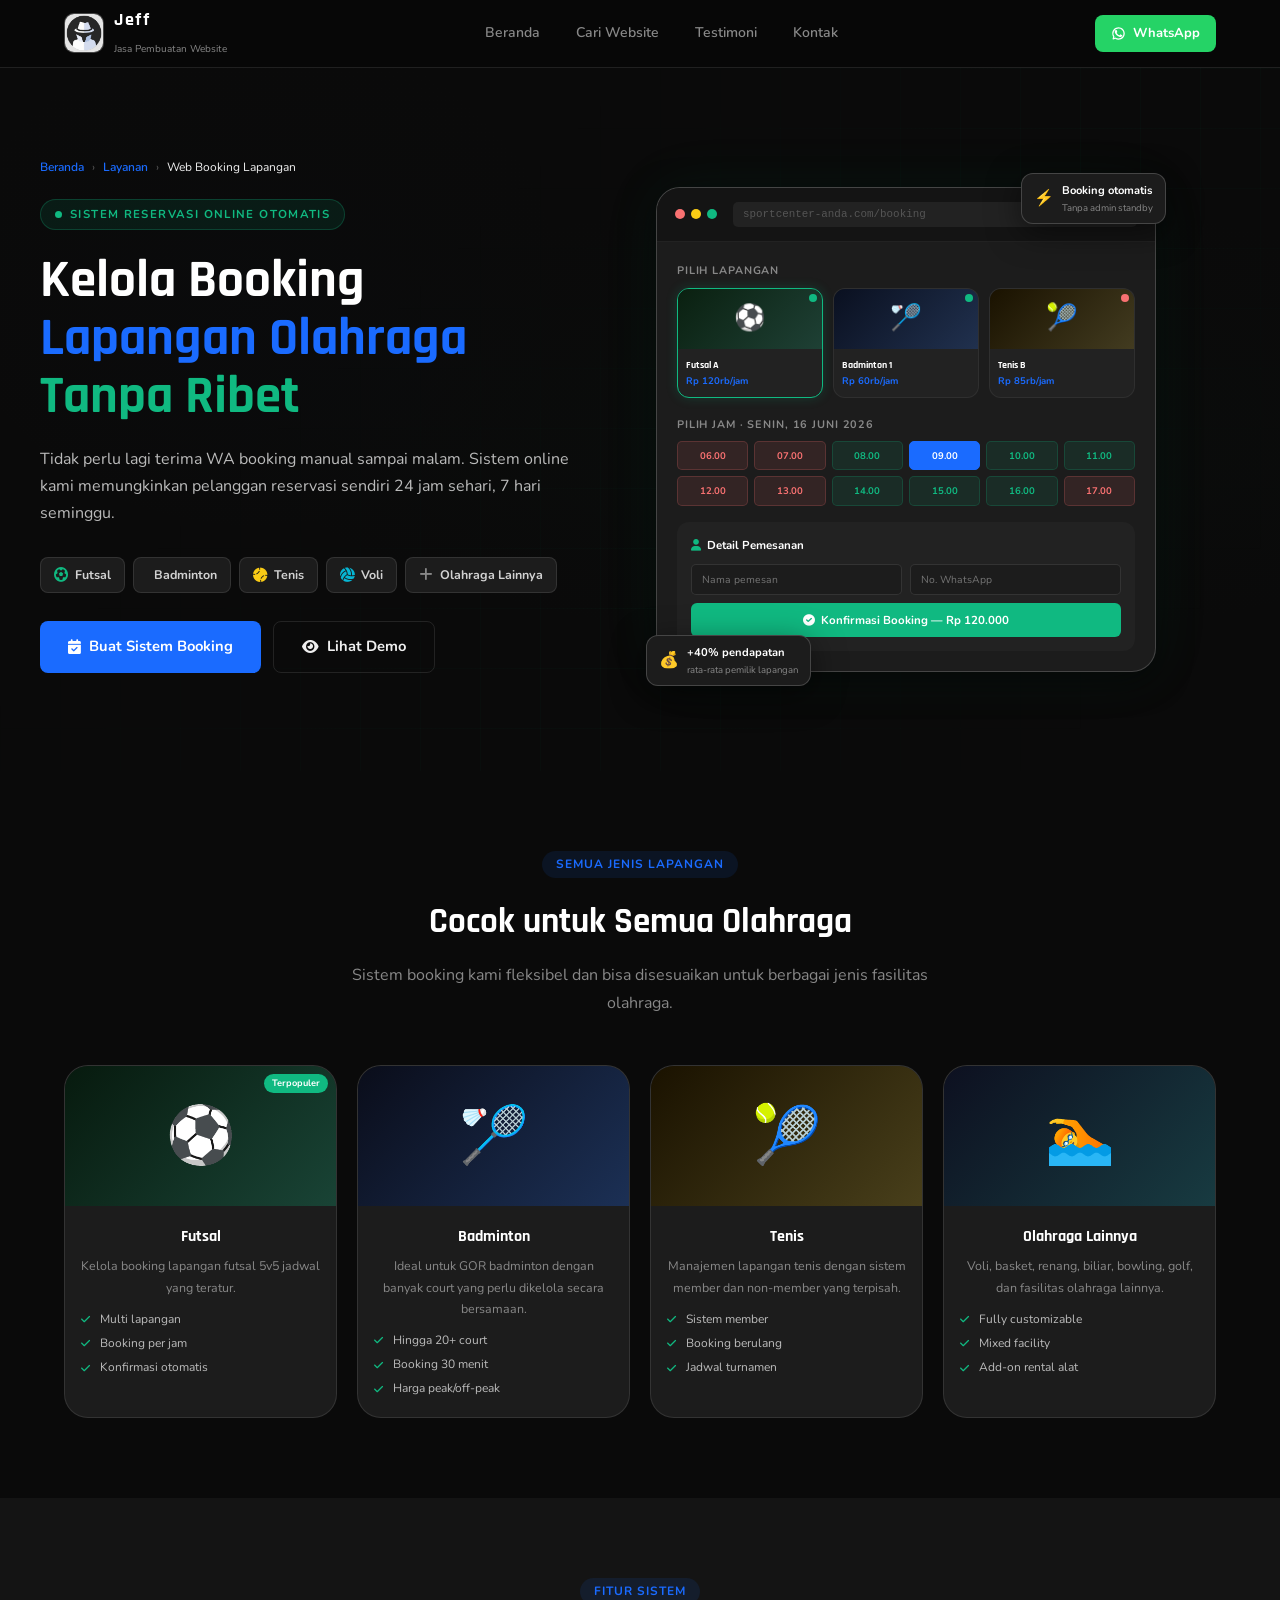
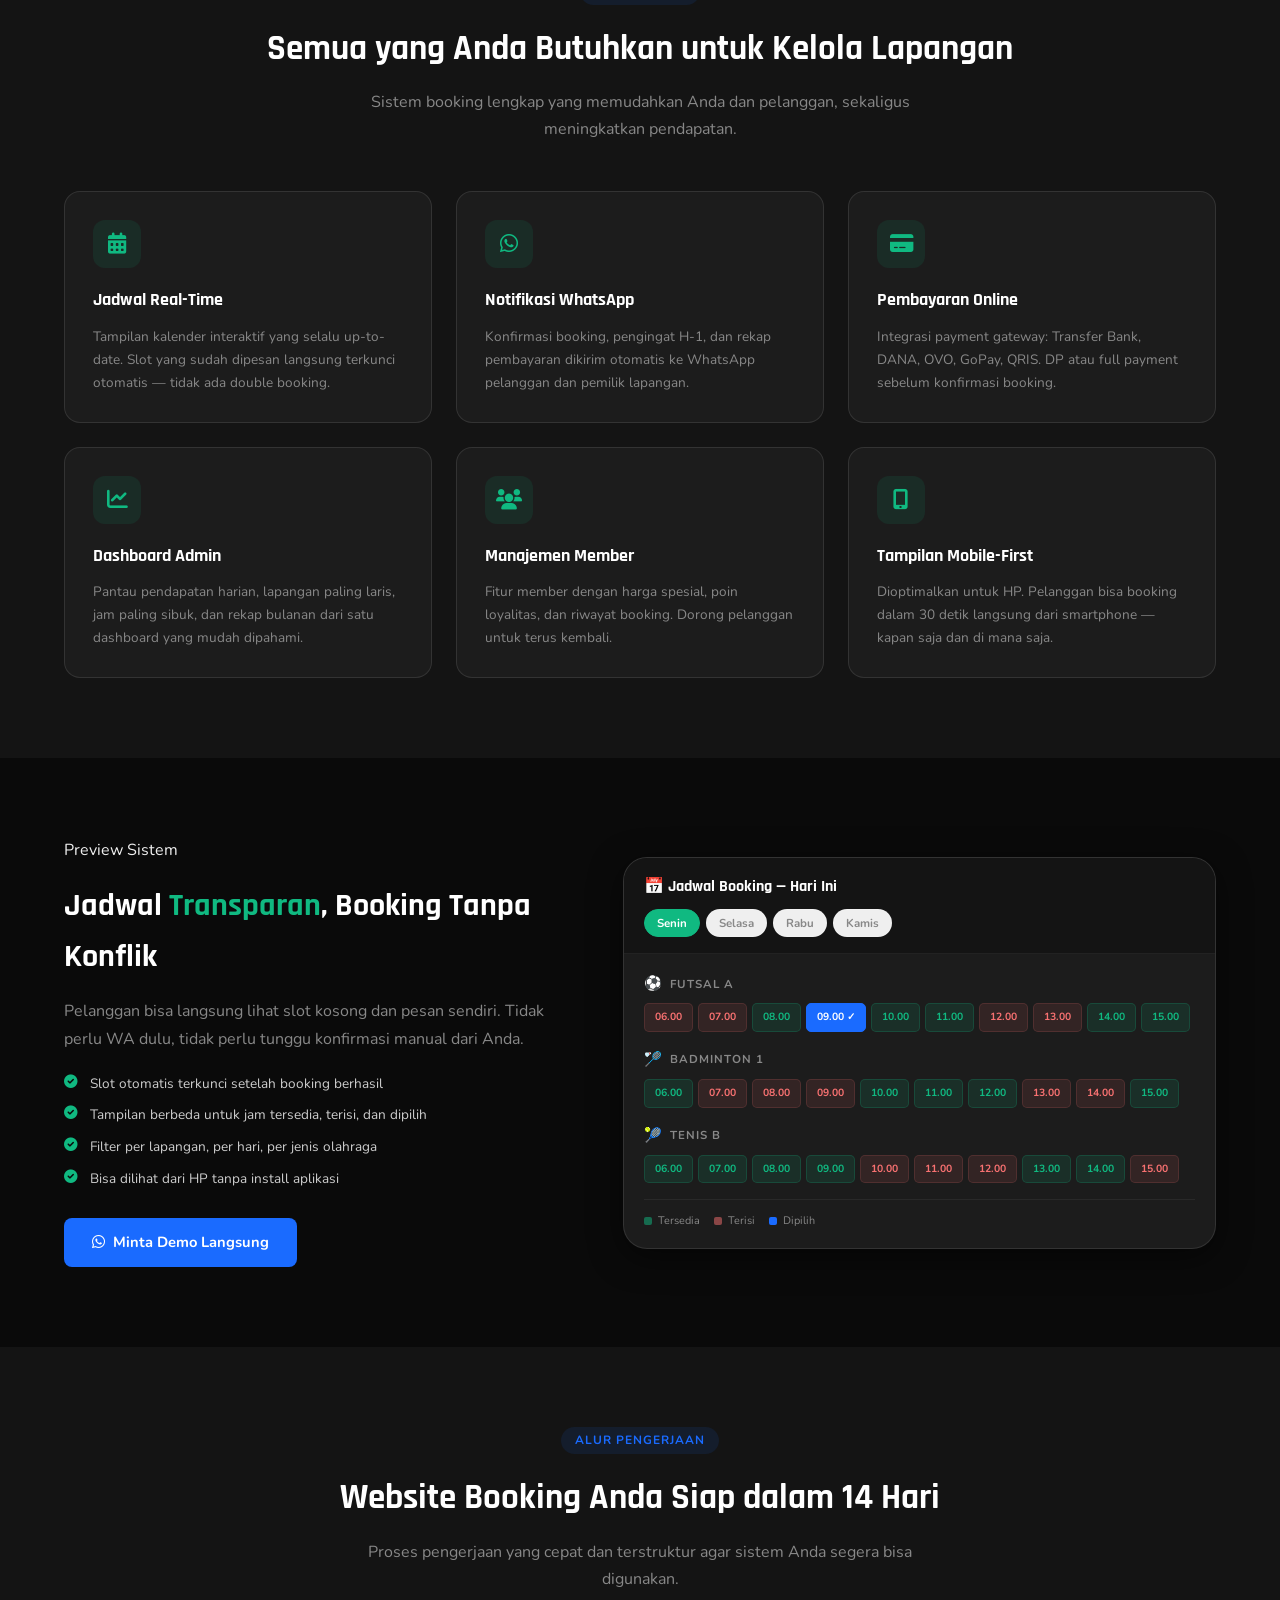
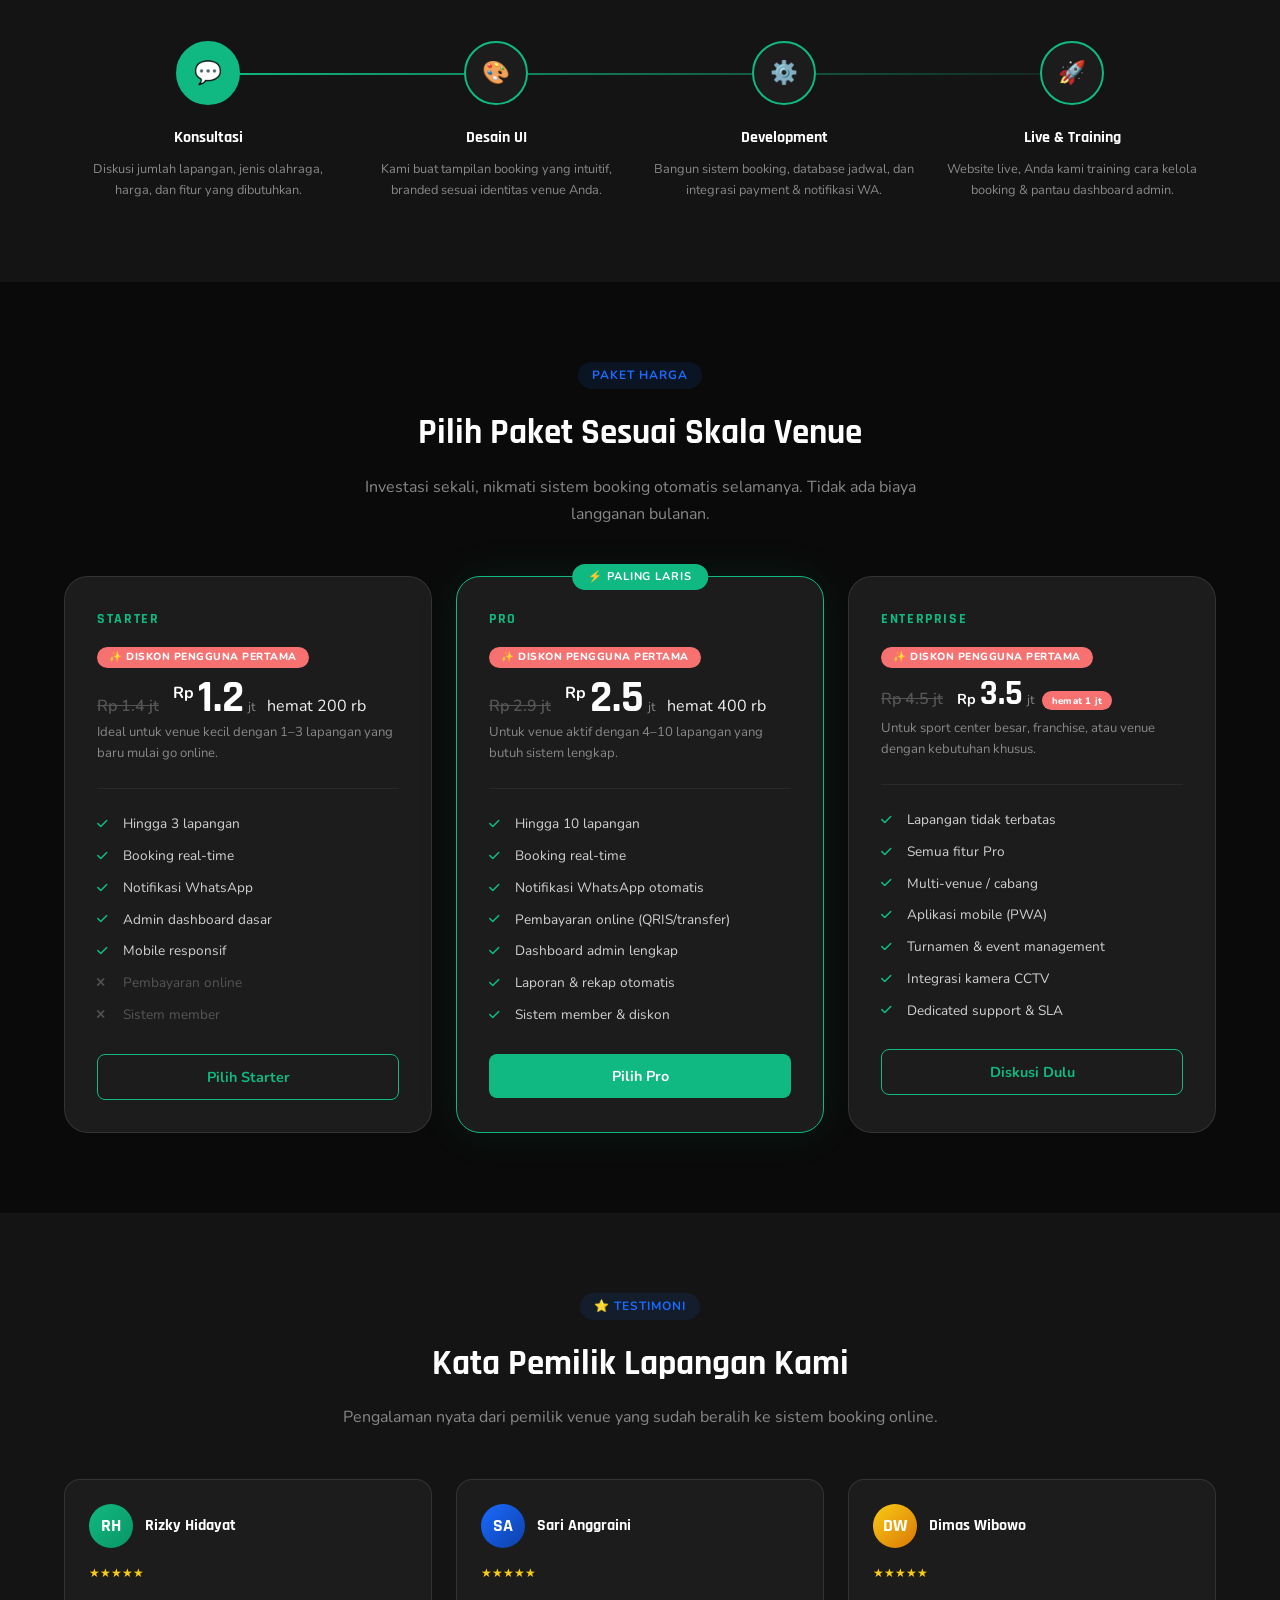
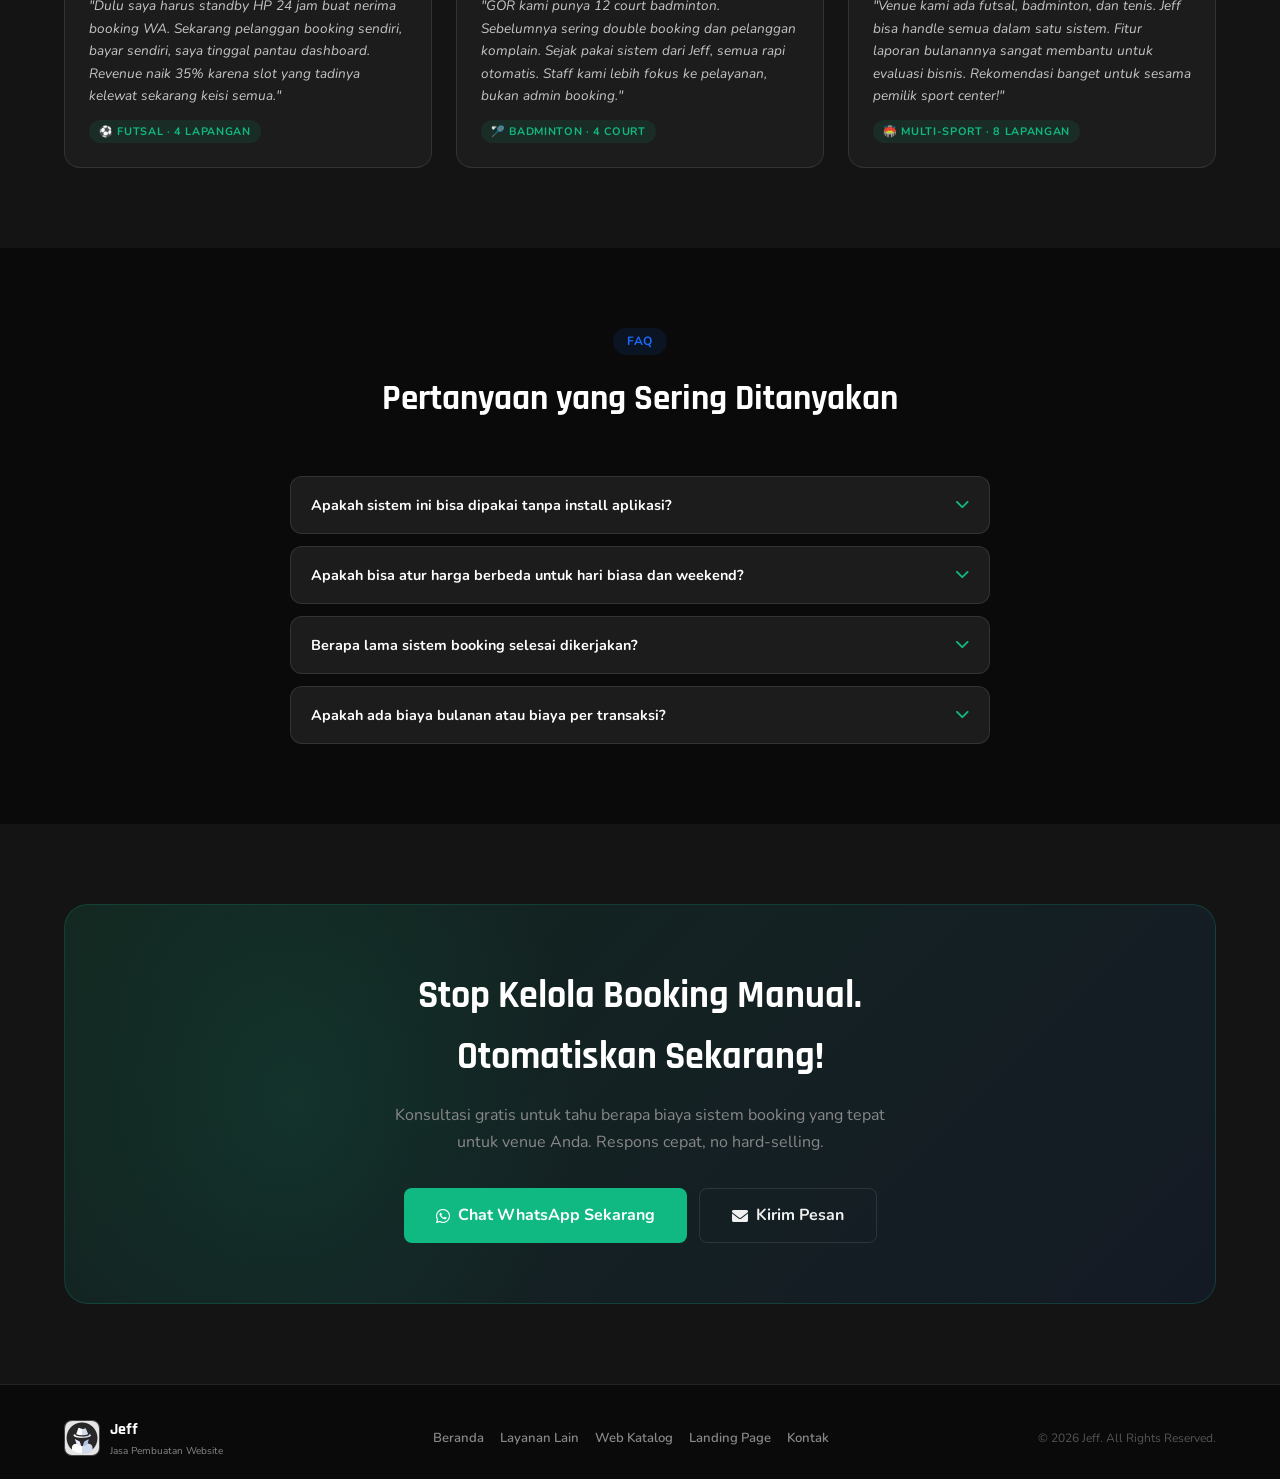
==== commit 7275d2ff: "harga" ====
--- a/web/booking-lapangan.html
+++ b/web/booking-lapangan.html
@@ -8,6 +8,7 @@
     <title>Web Booking Lapangan – Jeff</title>
 
     <link rel="preconnect" href="https://fonts.googleapis.com">
+    <link rel="icon" type="image/png" href="../favicon.png">
     <link rel="preconnect" href="https://fonts.gstatic.com" crossorigin>
     <link href="https://fonts.googleapis.com/css2?family=Rajdhani:wght@400;500;600;700&family=Nunito:wght@400;500;600;700;800;900&display=swap" rel="stylesheet">
     <link rel="stylesheet" href="https://cdnjs.cloudflare.com/ajax/libs/font-awesome/6.0.0-beta3/css/all.min.css">
@@ -323,10 +324,71 @@
         .harga-card:hover:not(.popular) { border-color: rgba(16,185,129,0.3); transform: translateY(-4px); }
         .harga-card.popular:hover { transform: translateY(-4px); }
         .harga-paket-name { font-family: 'Rajdhani', sans-serif; font-size: 0.85rem; font-weight: 700; text-transform: uppercase; letter-spacing: 0.12em; color: var(--green); margin-bottom: 12px; }
-        .harga-price { margin-bottom: 8px; }
-        .harga-price .currency { font-size: 1rem; color: var(--white); font-weight: 700; vertical-align: top; line-height: 2.2; }
-        .harga-price .amount { font-family: 'Rajdhani', sans-serif; font-size: 2.8rem; font-weight: 700; color: var(--white); line-height: 1; }
-        .harga-price .period { font-size: 0.8rem; color: var(--text-muted); }
+
+        /* DISCOUNT STYLES for booking-lapangan.html */
+        .harga-discount-tag {
+            display: inline-block;
+            background: var(--red);
+            color: #fff;
+            font-size: 0.65rem;
+            font-weight: 800;
+            text-transform: uppercase;
+            letter-spacing: 0.05em;
+            padding: 2px 12px;
+            border-radius: 100px;
+            margin-top: 4px;
+            margin-bottom: 8px;
+        }
+
+        .harga-price-wrapper {
+            display: flex;
+            flex-wrap: wrap;
+            align-items: baseline;
+            gap: 8px 12px;
+            margin-bottom: 2px;
+        }
+
+        .harga-price-original {
+            font-size: 1rem;
+            color: var(--text-dim);
+            text-decoration: line-through;
+            font-weight: 600;
+            margin-right: 2px;
+        }
+
+        .harga-price .amount {
+            font-family: 'Rajdhani', sans-serif;
+            font-size: 2.8rem;
+            font-weight: 700;
+            color: var(--white);
+            line-height: 1;
+        }
+
+        .harga-price .currency {
+            font-size: 1rem;
+            color: var(--white);
+            font-weight: 700;
+            vertical-align: top;
+            line-height: 2.2;
+        }
+
+        .harga-price .period {
+            font-size: 0.8rem;
+            color: var(--text-muted);
+        }
+
+        .harga-price .discount-badge-inline {
+            display: inline-block;
+            background: var(--red);
+            color: #fff;
+            font-size: 0.6rem;
+            font-weight: 800;
+            padding: 2px 10px;
+            border-radius: 100px;
+            letter-spacing: 0.02em;
+            margin-left: 4px;
+        }
+
         .harga-desc { font-size: 0.82rem; color: var(--text-muted); margin-bottom: 24px; padding-bottom: 24px; border-bottom: 1px solid var(--border3); }
         .harga-fitur-list { list-style: none; display: flex; flex-direction: column; gap: 10px; margin-bottom: 28px; }
         .harga-fitur-list li { display: flex; align-items: center; gap: 10px; font-size: 0.85rem; color: rgba(255,255,255,0.8); }
@@ -798,9 +860,23 @@
             <p>Investasi sekali, nikmati sistem booking otomatis selamanya. Tidak ada biaya langganan bulanan.</p>
         </div>
         <div class="harga-grid fade-up">
+
+            <!-- STARTER -->
             <div class="harga-card">
                 <div class="harga-paket-name">Starter</div>
-                <div class="harga-price"><span class="currency">Rp</span><span class="amount">1.2</span><span class="period">jt</span></div>
+
+                <div class="harga-discount-tag">✨ Diskon Pengguna Pertama</div>
+
+                <div class="harga-price-wrapper">
+                    <span class="harga-price-original">Rp 1.4 jt</span>
+                    <span class="harga-price">
+                        <span class="currency">Rp</span>
+                        <span class="amount">1.2</span>
+                        <span class="period">jt</span>
+                    </span>
+                    <span class="discount-badge-inline">hemat 200 rb</span>
+                </div>
+
                 <div class="harga-desc">Ideal untuk venue kecil dengan 1–3 lapangan yang baru mulai go online.</div>
                 <ul class="harga-fitur-list">
                     <li><i class="fas fa-check ok"></i> Hingga 3 lapangan</li>
@@ -813,10 +889,24 @@
                 </ul>
                 <button class="harga-btn harga-btn-outline" onclick="location.href='https://wa.me/6285779853512?text=Halo+Jeff,+saya+tertarik+paket+Starter+Booking+Lapangan'">Pilih Starter</button>
             </div>
+
+            <!-- PRO (POPULAR) -->
             <div class="harga-card popular">
                 <div class="popular-badge">⚡ Paling Laris</div>
                 <div class="harga-paket-name">Pro</div>
-                <div class="harga-price"><span class="currency">Rp</span><span class="amount">2.5</span><span class="period">jt</span></div>
+
+                <div class="harga-discount-tag">✨ Diskon Pengguna Pertama</div>
+
+                <div class="harga-price-wrapper">
+                    <span class="harga-price-original">Rp 2.9 jt</span>
+                    <span class="harga-price">
+                        <span class="currency">Rp</span>
+                        <span class="amount">2.5</span>
+                        <span class="period">jt</span>
+                    </span>
+                    <span class="discount-badge-inline">hemat 400 rb</span>
+                </div>
+
                 <div class="harga-desc">Untuk venue aktif dengan 4–10 lapangan yang butuh sistem lengkap.</div>
                 <ul class="harga-fitur-list">
                     <li><i class="fas fa-check ok"></i> Hingga 10 lapangan</li>
@@ -829,9 +919,23 @@
                 </ul>
                 <button class="harga-btn harga-btn-fill" onclick="location.href='https://wa.me/6285779853512?text=Halo+Jeff,+saya+tertarik+paket+Pro+Booking+Lapangan'">Pilih Pro</button>
             </div>
+
+            <!-- ENTERPRISE -->
             <div class="harga-card">
                 <div class="harga-paket-name">Enterprise</div>
-                <div class="harga-price"><span class="currency" style="font-size:0.9rem; line-height:3.2;">Custom</span></div>
+
+                <div class="harga-discount-tag">✨ Diskon Pengguna Pertama</div>
+
+                <div class="harga-price-wrapper">
+                    <span class="harga-price-original">Rp 4.5 jt</span>
+                    <span class="harga-price" style="display:flex; align-items:baseline; gap:4px; flex-wrap:wrap;">
+                        <span class="currency" style="font-size:0.9rem; line-height:2.4;">Rp</span>
+                        <span class="amount" style="font-size:2.2rem;">3.5</span>
+                        <span class="period">jt</span>
+                        <span class="discount-badge-inline">hemat 1 jt</span>
+                    </span>
+                </div>
+
                 <div class="harga-desc">Untuk sport center besar, franchise, atau venue dengan kebutuhan khusus.</div>
                 <ul class="harga-fitur-list">
                     <li><i class="fas fa-check ok"></i> Lapangan tidak terbatas</li>
@@ -844,6 +948,7 @@
                 </ul>
                 <button class="harga-btn harga-btn-outline" onclick="location.href='https://wa.me/6285779853512?text=Halo+Jeff,+saya+tertarik+paket+Enterprise+Booking+Lapangan'">Diskusi Dulu</button>
             </div>
+
         </div>
     </div>
 </section>
